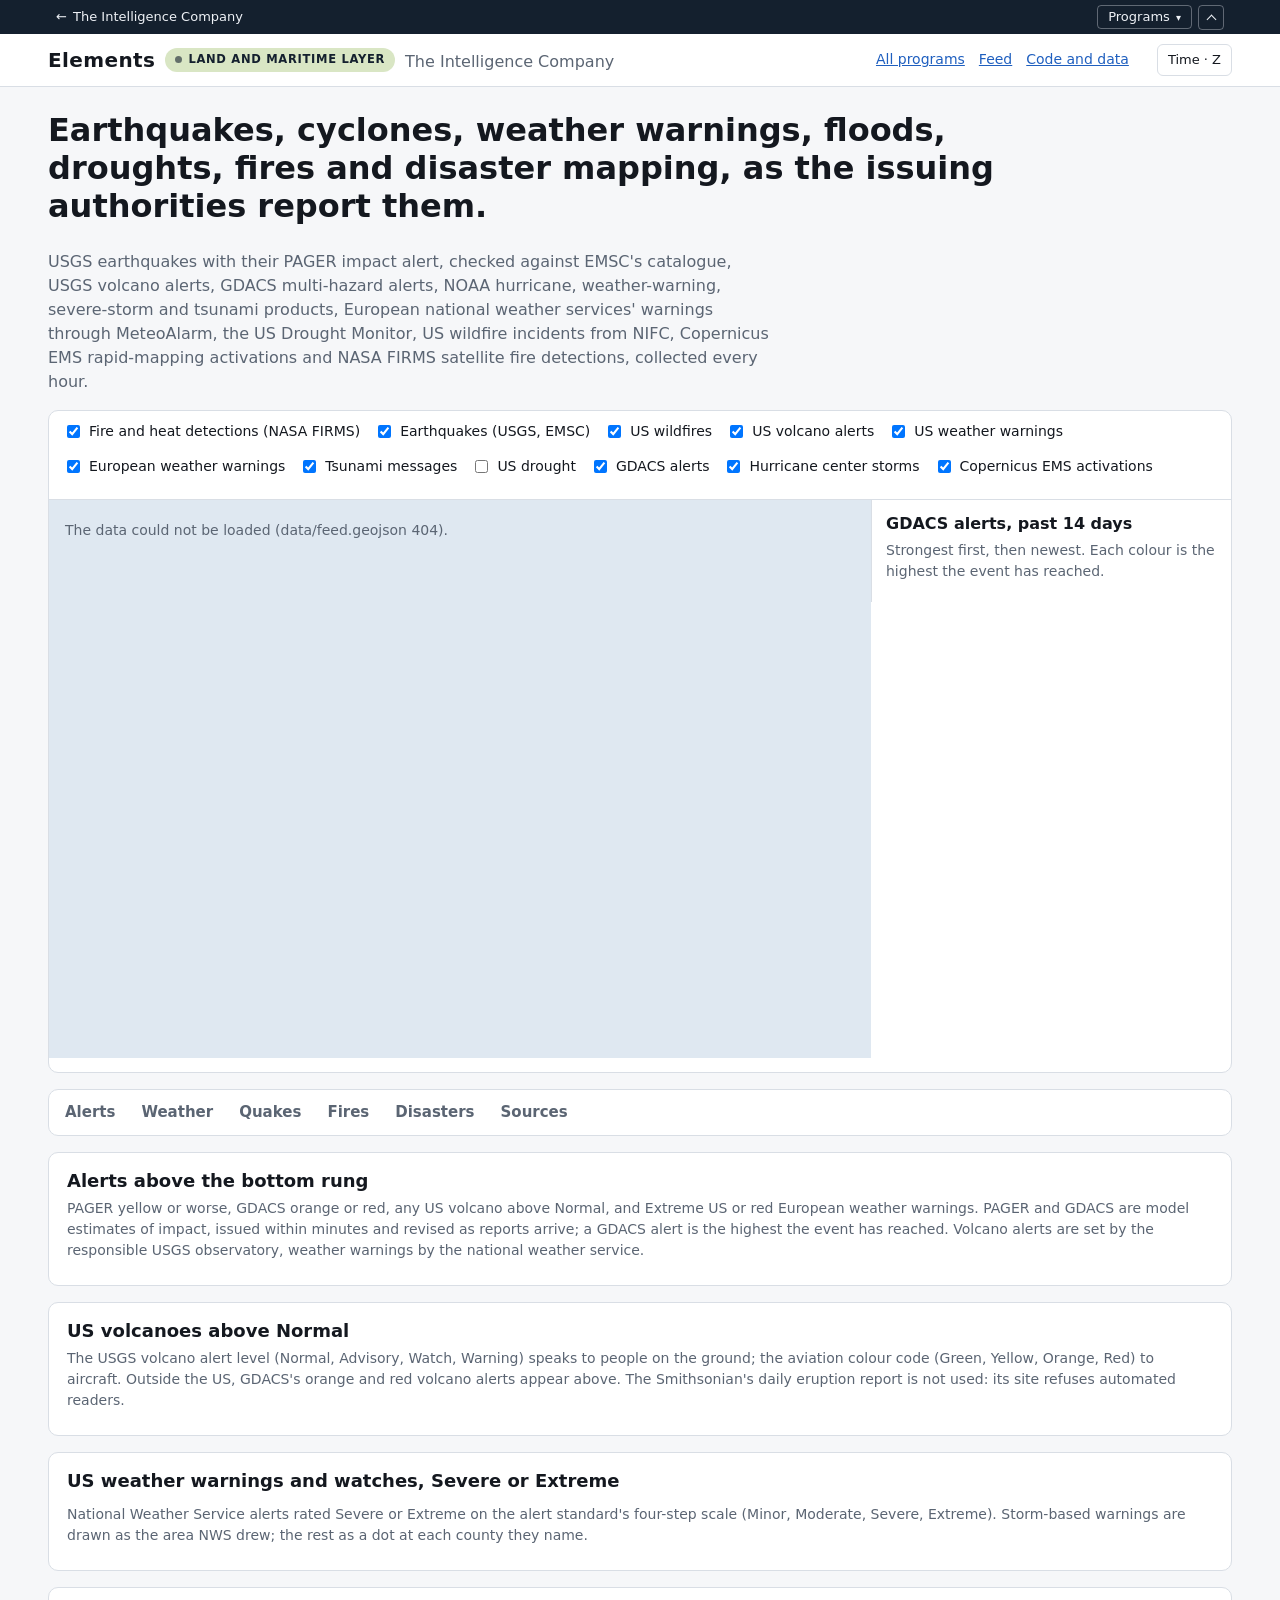
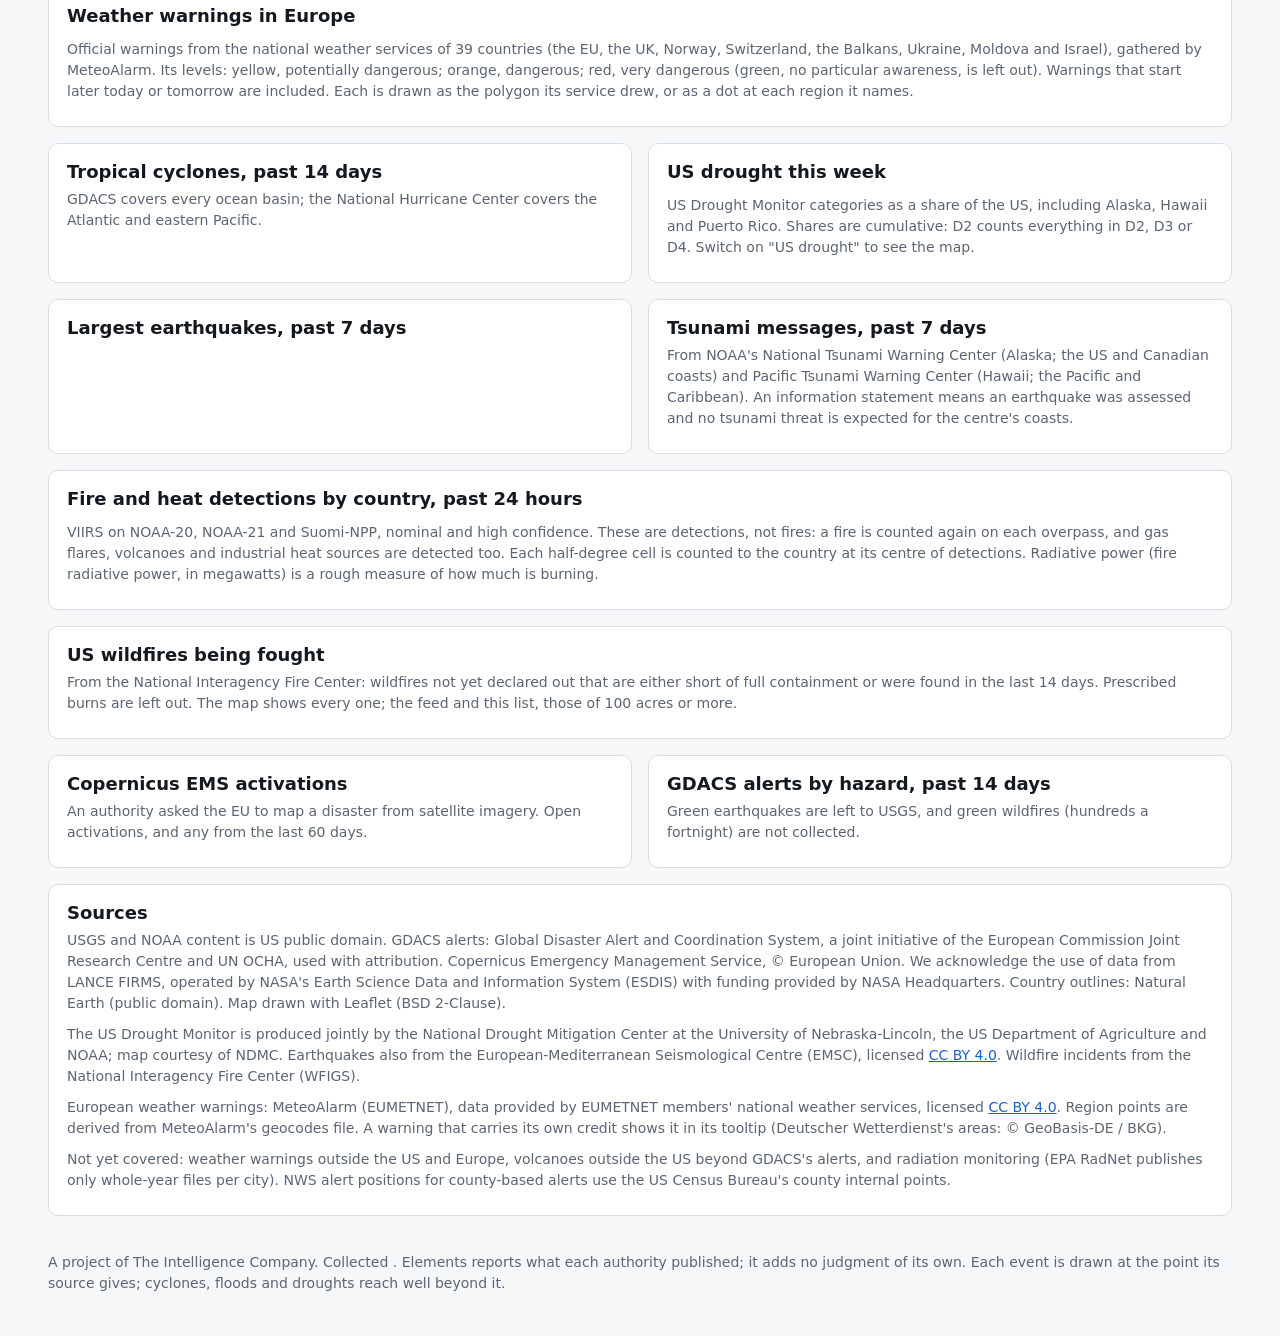
==== site_src/index.html @ 25e355b5 "feat(page): list every GDACS alert beside the map GDACS map markers are under the 24 px target size " ====
<!doctype html>
<html lang="en" data-tic-layer="land">
<head>
<meta charset="utf-8">
<meta name="viewport" content="width=device-width, initial-scale=1">
<title>Elements: natural hazards as the authorities report them</title>
<meta name="description" content="USGS earthquakes with PAGER impact alerts, GDACS multi-hazard alerts, NOAA hurricane center storms, European weather warnings from MeteoAlarm, Copernicus EMS disaster-mapping activations and NASA FIRMS fire detections on one map. A project of The Intelligence Company.">
<link rel="stylesheet" href="vendor/leaflet/leaflet.css">
<link rel="stylesheet" href="style.css">
<link rel="stylesheet" href="tic-time.css">
<link rel="stylesheet" href="tic-tabs.css">
<link rel="stylesheet" href="tic-related.css">
<link rel="stylesheet" href="tic-shell.css">
<link rel="stylesheet" href="tic-fold.css">
<script src="tic-time.js"></script>
<script src="tic-area.js"></script>
<script src="tic-tabs.js" defer></script>
<script src="tic-fold.js" defer></script>
<script src="tic-related.js"></script>
<link rel="stylesheet" href="tic-nav.css">
<script src="tic-nav.js" defer data-health="on"></script>
<script src="vendor/leaflet/leaflet.js"></script>
</head>
<body>
<header class="top">
  <div class="wrap top-row">
    <div class="brand"><strong>Elements</strong><a class="tic-layer" href="https://theintelligence.company/#layers">Land and maritime layer</a><span class="muted">The Intelligence Company</span></div>
    <nav class="top-nav">
      <a href="https://theintelligence.company/">All programs</a>
      <a href="data/feed.geojson">Feed</a>
      <a href="https://github.com/metacog-osint/elements">Code and data</a>
      <span id="area-settings"></span>
      <span id="time-settings"></span>
    </nav>
  </div>
</header>

<main class="wrap">
  <section class="hero">
    <h1>Earthquakes, cyclones, weather warnings, floods, droughts, fires and disaster mapping, as the issuing authorities report them.</h1>
    <p class="tic-reading" id="reading" aria-live="polite"></p>
    <div class="tiles tic-tiles" id="tiles" aria-live="polite"></div>
    <p class="lede">USGS earthquakes with their PAGER impact alert, checked against EMSC's catalogue, USGS volcano alerts,
      GDACS multi-hazard alerts, NOAA hurricane, weather-warning, severe-storm and tsunami products, European national
      weather services' warnings through MeteoAlarm, the US Drought Monitor, US wildfire incidents from NIFC, Copernicus
      EMS rapid-mapping activations and NASA FIRMS satellite fire detections, collected every hour.</p>
  </section>

  <section class="mapcard" aria-label="Map">
    <div class="map-tools">
      <fieldset class="layers" aria-label="Layers">
        <label><input type="checkbox" data-layer="firms" checked> Fire and heat detections (NASA FIRMS)</label>
        <label><input type="checkbox" data-layer="usgs" checked> Earthquakes (USGS, EMSC)</label>
        <label><input type="checkbox" data-layer="nifc" checked> US wildfires</label>
        <label><input type="checkbox" data-layer="volcano" checked> US volcano alerts</label>
        <label><input type="checkbox" data-layer="weather" checked> US weather warnings</label>
        <label><input type="checkbox" data-layer="euwx" checked> European weather warnings</label>
        <label><input type="checkbox" data-layer="tsunami" checked> Tsunami messages</label>
        <label><input type="checkbox" data-layer="drought"> US drought</label>
        <label><input type="checkbox" data-layer="gdacs" checked> GDACS alerts</label>
        <label><input type="checkbox" data-layer="nhc" checked> Hurricane center storms</label>
        <label><input type="checkbox" data-layer="cems" checked> Copernicus EMS activations</label>
      </fieldset>
      <div class="legend" id="legend"></div>
    </div>
    <div class="map-row">
      <div id="map" role="region" aria-label="Map of natural-hazard alerts"></div>
      <aside class="gd-side" aria-labelledby="gd-list-h">
        <h2 id="gd-list-h">GDACS alerts, past 14 days<span id="gd-count"></span></h2>
        <p class="muted small">Strongest first, then newest. Each colour is the highest the event has reached.</p>
        <div id="gd-list"></div>
      </aside>
    </div>
    <p id="area-note" class="muted small" aria-live="polite"></p>
  </section>

  <!-- Sections: one group at a time on phones, a section row everywhere (tic-tabs.js from the hub) -->
  <div data-tic-tabs>
    <div id="sec-alerts" data-tab-label="Alerts">
      <section class="card" aria-labelledby="alerts-h">
        <h2 id="alerts-h">Alerts above the bottom rung</h2>
        <p class="muted small">PAGER yellow or worse, GDACS orange or red, any US volcano above Normal, and Extreme US or red
          European weather warnings. PAGER and GDACS are model estimates of impact, issued within minutes and revised as
          reports arrive; a GDACS alert is the highest the event has reached. Volcano alerts are set by the responsible USGS
          observatory, weather warnings by the national weather service.</p>
        <div id="alerts"></div>
      </section>
      <!-- Elsewhere today: the other layers' findings in the countries with alerts above (tic-related.js from the hub) -->
      <section class="card" id="tic-related" hidden></section>
      <section class="card" aria-labelledby="volc-h">
        <h2 id="volc-h">US volcanoes above Normal</h2>
        <p class="muted small">The USGS volcano alert level (Normal, Advisory, Watch, Warning) speaks to people on the
          ground; the aviation colour code (Green, Yellow, Orange, Red) to aircraft. Outside the US, GDACS's orange and red
          volcano alerts appear above. The Smithsonian's daily eruption report is not used: its site refuses automated
          readers.</p>
        <div id="volcanoes"></div>
      </section>
    </div>
    <div id="sec-weather" data-tab-label="Weather">
      <section class="card" aria-labelledby="nws-h">
        <h2 id="nws-h">US weather warnings and watches, Severe or Extreme</h2>
        <p class="muted small" id="spc"></p>
        <p class="muted small">National Weather Service alerts rated Severe or Extreme on the alert standard's four-step
          scale (Minor, Moderate, Severe, Extreme). Storm-based warnings are drawn as the area NWS drew; the rest as a dot at
          each county they name.</p>
        <div id="nws"></div>
      </section>
      <section class="card" aria-labelledby="eu-h">
        <h2 id="eu-h">Weather warnings in Europe</h2>
        <p class="muted small" id="eu-sum"></p>
        <p class="muted small">Official warnings from the national weather services of 39 countries (the EU, the UK, Norway,
          Switzerland, the Balkans, Ukraine, Moldova and Israel), gathered by MeteoAlarm. Its levels: yellow, potentially
          dangerous; orange, dangerous; red, very dangerous (green, no particular awareness, is left out). Warnings that start
          later today or tomorrow are included. Each is drawn as the polygon its service drew, or as a dot at each region it
          names.</p>
        <div id="eu-warn"></div>
        <div id="eu-cc"></div>
      </section>
      <div class="two">
        <section class="card" aria-labelledby="tc-h">
          <h2 id="tc-h">Tropical cyclones, past 14 days</h2>
          <p class="muted small">GDACS covers every ocean basin; the National Hurricane Center covers the Atlantic and eastern
            Pacific.</p>
          <div id="cyclones"></div>
        </section>
        <section class="card" aria-labelledby="dm-h">
          <h2 id="dm-h">US drought this week</h2>
          <p class="muted small" id="drought-sum"></p>
          <p class="muted small">US Drought Monitor categories as a share of the US, including Alaska, Hawaii and Puerto
            Rico. Shares are cumulative: D2 counts everything in D2, D3 or D4. Switch on "US drought" to see the map.</p>
          <div id="drought"></div>
        </section>
      </div>
    </div>
    <div id="sec-quakes" data-tab-label="Quakes">
      <div class="two">
        <section class="card" aria-labelledby="quakes-h">
          <h2 id="quakes-h">Largest earthquakes, past 7 days</h2>
          <p class="muted small" id="emsc-note"></p>
          <div id="mags"></div>
          <div id="quakes"></div>
        </section>
        <section class="card" aria-labelledby="tsu-h">
          <h2 id="tsu-h">Tsunami messages, past 7 days</h2>
          <p class="muted small">From NOAA's National Tsunami Warning Center (Alaska; the US and Canadian coasts) and Pacific
            Tsunami Warning Center (Hawaii; the Pacific and Caribbean). An information statement means an earthquake was
            assessed and no tsunami threat is expected for the centre's coasts.</p>
          <div id="tsunami"></div>
        </section>
      </div>
    </div>
    <div id="sec-fires" data-tab-label="Fires">
      <section class="card" aria-labelledby="fires-h">
        <h2 id="fires-h">Fire and heat detections by country, past 24 hours</h2>
        <p class="muted small" id="fires-sum"></p>
        <p class="muted small">VIIRS on NOAA-20, NOAA-21 and Suomi-NPP, nominal and high confidence. These are detections,
          not fires: a fire is counted again on each overpass, and gas flares, volcanoes and industrial heat sources are
          detected too. Each half-degree cell is counted to the country at its centre of detections. Radiative power (fire
          radiative power, in megawatts) is a rough measure of how much is burning.</p>
        <div id="fires"></div>
      </section>
      <section class="card" aria-labelledby="wf-h">
        <h2 id="wf-h">US wildfires being fought</h2>
        <p class="muted small">From the National Interagency Fire Center: wildfires not yet declared out that are either short
          of full containment or were found in the last 14 days. Prescribed burns are left out. The map shows every one; the
          feed and this list, those of 100 acres or more.</p>
        <div id="wildfires"></div>
      </section>
    </div>
    <div id="sec-disasters" data-tab-label="Disasters">
      <div class="two">
        <section class="card" aria-labelledby="cems-h">
          <h2 id="cems-h">Copernicus EMS activations</h2>
          <p class="muted small">An authority asked the EU to map a disaster from satellite imagery. Open activations, and
            any from the last 60 days.</p>
          <div id="cems"></div>
        </section>
        <section class="card" aria-labelledby="gd-h">
          <h2 id="gd-h">GDACS alerts by hazard, past 14 days</h2>
          <p class="muted small">Green earthquakes are left to USGS, and green wildfires (hundreds a fortnight) are not
            collected.</p>
          <div id="gdacs"></div>
        </section>
      </div>
    </div>
    <div id="sec-sources" data-tab-label="Sources">
      <section class="card" aria-labelledby="health-h">
        <h2 id="health-h">Sources</h2>
        <div id="health"></div>
        <p class="small muted">USGS and NOAA content is US public domain. GDACS alerts: Global Disaster Alert and Coordination
          System, a joint initiative of the European Commission Joint Research Centre and UN OCHA, used with attribution.
          Copernicus Emergency Management Service, © European Union. We acknowledge the use of data from LANCE FIRMS,
          operated by NASA's Earth Science Data and Information System (ESDIS) with funding provided by NASA Headquarters.
          Country outlines: Natural Earth (public domain). Map drawn with Leaflet (BSD 2-Clause).</p>
        <p class="small muted">The US Drought Monitor is produced jointly by the National Drought Mitigation Center at the
          University of Nebraska-Lincoln, the US Department of Agriculture and NOAA; map courtesy of NDMC. Earthquakes also
          from the European-Mediterranean Seismological Centre (EMSC), licensed
          <a href="https://creativecommons.org/licenses/by/4.0/" rel="noopener">CC BY 4.0</a>. Wildfire incidents from the
          National Interagency Fire Center (WFIGS).</p>
        <p class="small muted">European weather warnings: MeteoAlarm (EUMETNET), data provided by EUMETNET members' national
          weather services, licensed <a href="https://creativecommons.org/licenses/by/4.0/" rel="noopener">CC BY 4.0</a>.
          Region points are derived from MeteoAlarm's geocodes file. A warning that carries its own credit shows it in its
          tooltip (Deutscher Wetterdienst's areas: © GeoBasis-DE / BKG).</p>
        <p class="small muted">Not yet covered: weather warnings outside the US and Europe, volcanoes outside the US beyond
          GDACS's alerts, and radiation monitoring (EPA RadNet publishes only whole-year files per city).
          NWS alert positions for county-based alerts use the US Census Bureau's county internal points.</p>
      </section>
    </div>
  </div>
</main>

<footer class="wrap foot small muted">
  <p>A project of The Intelligence Company. Collected <time id="asof" data-tic="datetime"></time>. Elements reports what
    each authority published; it adds no judgment of its own. Each event is drawn at the point its source gives;
    cyclones, floods and droughts reach well beyond it.</p>
</footer>
<script src="app.js"></script>
</body>
</html>
---- site_src/vendor/leaflet/leaflet.css ----
/* required styles */

.leaflet-pane,
.leaflet-tile,
.leaflet-marker-icon,
.leaflet-marker-shadow,
.leaflet-tile-container,
.leaflet-pane > svg,
.leaflet-pane > canvas,
.leaflet-zoom-box,
.leaflet-image-layer,
.leaflet-layer {
	position: absolute;
	left: 0;
	top: 0;
	}
.leaflet-container {
	overflow: hidden;
	}
.leaflet-tile,
.leaflet-marker-icon,
.leaflet-marker-shadow {
	-webkit-user-select: none;
	   -moz-user-select: none;
	        user-select: none;
	  -webkit-user-drag: none;
	}
/* Prevents IE11 from highlighting tiles in blue */
.leaflet-tile::selection {
	background: transparent;
}
/* Safari renders non-retina tile on retina better with this, but Chrome is worse */
.leaflet-safari .leaflet-tile {
	image-rendering: -webkit-optimize-contrast;
	}
/* hack that prevents hw layers "stretching" when loading new tiles */
.leaflet-safari .leaflet-tile-container {
	width: 1600px;
	height: 1600px;
	-webkit-transform-origin: 0 0;
	}
.leaflet-marker-icon,
.leaflet-marker-shadow {
	display: block;
	}
/* .leaflet-container svg: reset svg max-width decleration shipped in Joomla! (joomla.org) 3.x */
/* .leaflet-container img: map is broken in FF if you have max-width: 100% on tiles */
.leaflet-container .leaflet-overlay-pane svg {
	max-width: none !important;
	max-height: none !important;
	}
.leaflet-container .leaflet-marker-pane img,
.leaflet-container .leaflet-shadow-pane img,
.leaflet-container .leaflet-tile-pane img,
.leaflet-container img.leaflet-image-layer,
.leaflet-container .leaflet-tile {
	max-width: none !important;
	max-height: none !important;
	width: auto;
	padding: 0;
	}

.leaflet-container img.leaflet-tile {
	/* See: https://bugs.chromium.org/p/chromium/issues/detail?id=600120 */
	mix-blend-mode: plus-lighter;
}

.leaflet-container.leaflet-touch-zoom {
	-ms-touch-action: pan-x pan-y;
	touch-action: pan-x pan-y;
	}
.leaflet-container.leaflet-touch-drag {
	-ms-touch-action: pinch-zoom;
	/* Fallback for FF which doesn't support pinch-zoom */
	touch-action: none;
	touch-action: pinch-zoom;
}
.leaflet-container.leaflet-touch-drag.leaflet-touch-zoom {
	-ms-touch-action: none;
	touch-action: none;
}
.leaflet-container {
	-webkit-tap-highlight-color: transparent;
}
.leaflet-container a {
	-webkit-tap-highlight-color: rgba(51, 181, 229, 0.4);
}
.leaflet-tile {
	filter: inherit;
	visibility: hidden;
	}
.leaflet-tile-loaded {
	visibility: inherit;
	}
.leaflet-zoom-box {
	width: 0;
	height: 0;
	-moz-box-sizing: border-box;
	     box-sizing: border-box;
	z-index: 800;
	}
/* workaround for https://bugzilla.mozilla.org/show_bug.cgi?id=888319 */
.leaflet-overlay-pane svg {
	-moz-user-select: none;
	}

.leaflet-pane         { z-index: 400; }

.leaflet-tile-pane    { z-index: 200; }
.leaflet-overlay-pane { z-index: 400; }
.leaflet-shadow-pane  { z-index: 500; }
.leaflet-marker-pane  { z-index: 600; }
.leaflet-tooltip-pane   { z-index: 650; }
.leaflet-popup-pane   { z-index: 700; }

.leaflet-map-pane canvas { z-index: 100; }
.leaflet-map-pane svg    { z-index: 200; }

.leaflet-vml-shape {
	width: 1px;
	height: 1px;
	}
.lvml {
	behavior: url(#default#VML);
	display: inline-block;
	position: absolute;
	}


/* control positioning */

.leaflet-control {
	position: relative;
	z-index: 800;
	pointer-events: visiblePainted; /* IE 9-10 doesn't have auto */
	pointer-events: auto;
	}
.leaflet-top,
.leaflet-bottom {
	position: absolute;
	z-index: 1000;
	pointer-events: none;
	}
.leaflet-top {
	top: 0;
	}
.leaflet-right {
	right: 0;
	}
.leaflet-bottom {
	bottom: 0;
	}
.leaflet-left {
	left: 0;
	}
.leaflet-control {
	float: left;
	clear: both;
	}
.leaflet-right .leaflet-control {
	float: right;
	}
.leaflet-top .leaflet-control {
	margin-top: 10px;
	}
.leaflet-bottom .leaflet-control {
	margin-bottom: 10px;
	}
.leaflet-left .leaflet-control {
	margin-left: 10px;
	}
.leaflet-right .leaflet-control {
	margin-right: 10px;
	}


/* zoom and fade animations */

.leaflet-fade-anim .leaflet-popup {
	opacity: 0;
	-webkit-transition: opacity 0.2s linear;
	   -moz-transition: opacity 0.2s linear;
	        transition: opacity 0.2s linear;
	}
.leaflet-fade-anim .leaflet-map-pane .leaflet-popup {
	opacity: 1;
	}
.leaflet-zoom-animated {
	-webkit-transform-origin: 0 0;
	    -ms-transform-origin: 0 0;
	        transform-origin: 0 0;
	}
svg.leaflet-zoom-animated {
	will-change: transform;
}

.leaflet-zoom-anim .leaflet-zoom-animated {
	-webkit-transition: -webkit-transform 0.25s cubic-bezier(0,0,0.25,1);
	   -moz-transition:    -moz-transform 0.25s cubic-bezier(0,0,0.25,1);
	        transition:         transform 0.25s cubic-bezier(0,0,0.25,1);
	}
.leaflet-zoom-anim .leaflet-tile,
.leaflet-pan-anim .leaflet-tile {
	-webkit-transition: none;
	   -moz-transition: none;
	        transition: none;
	}

.leaflet-zoom-anim .leaflet-zoom-hide {
	visibility: hidden;
	}


/* cursors */

.leaflet-interactive {
	cursor: pointer;
	}
.leaflet-grab {
	cursor: -webkit-grab;
	cursor:    -moz-grab;
	cursor:         grab;
	}
.leaflet-crosshair,
.leaflet-crosshair .leaflet-interactive {
	cursor: crosshair;
	}
.leaflet-popup-pane,
.leaflet-control {
	cursor: auto;
	}
.leaflet-dragging .leaflet-grab,
.leaflet-dragging .leaflet-grab .leaflet-interactive,
.leaflet-dragging .leaflet-marker-draggable {
	cursor: move;
	cursor: -webkit-grabbing;
	cursor:    -moz-grabbing;
	cursor:         grabbing;
	}

/* marker & overlays interactivity */
.leaflet-marker-icon,
.leaflet-marker-shadow,
.leaflet-image-layer,
.leaflet-pane > svg path,
.leaflet-tile-container {
	pointer-events: none;
	}

.leaflet-marker-icon.leaflet-interactive,
.leaflet-image-layer.leaflet-interactive,
.leaflet-pane > svg path.leaflet-interactive,
svg.leaflet-image-layer.leaflet-interactive path {
	pointer-events: visiblePainted; /* IE 9-10 doesn't have auto */
	pointer-events: auto;
	}

/* visual tweaks */

.leaflet-container {
	background: #ddd;
	outline-offset: 1px;
	}
.leaflet-container a {
	color: #0078A8;
	}
.leaflet-zoom-box {
	border: 2px dotted #38f;
	background: rgba(255,255,255,0.5);
	}


/* general typography */
.leaflet-container {
	font-family: "Helvetica Neue", Arial, Helvetica, sans-serif;
	font-size: 12px;
	font-size: 0.75rem;
	line-height: 1.5;
	}


/* general toolbar styles */

.leaflet-bar {
	box-shadow: 0 1px 5px rgba(0,0,0,0.65);
	border-radius: 4px;
	}
.leaflet-bar a {
	background-color: #fff;
	border-bottom: 1px solid #ccc;
	width: 26px;
	height: 26px;
	line-height: 26px;
	display: block;
	text-align: center;
	text-decoration: none;
	color: black;
	}
.leaflet-bar a,
.leaflet-control-layers-toggle {
	background-position: 50% 50%;
	background-repeat: no-repeat;
	display: block;
	}
.leaflet-bar a:hover,
.leaflet-bar a:focus {
	background-color: #f4f4f4;
	}
.leaflet-bar a:first-child {
	border-top-left-radius: 4px;
	border-top-right-radius: 4px;
	}
.leaflet-bar a:last-child {
	border-bottom-left-radius: 4px;
	border-bottom-right-radius: 4px;
	border-bottom: none;
	}
.leaflet-bar a.leaflet-disabled {
	cursor: default;
	background-color: #f4f4f4;
	color: #bbb;
	}

.leaflet-touch .leaflet-bar a {
	width: 30px;
	height: 30px;
	line-height: 30px;
	}
.leaflet-touch .leaflet-bar a:first-child {
	border-top-left-radius: 2px;
	border-top-right-radius: 2px;
	}
.leaflet-touch .leaflet-bar a:last-child {
	border-bottom-left-radius: 2px;
	border-bottom-right-radius: 2px;
	}

/* zoom control */

.leaflet-control-zoom-in,
.leaflet-control-zoom-out {
	font: bold 18px 'Lucida Console', Monaco, monospace;
	text-indent: 1px;
	}

.leaflet-touch .leaflet-control-zoom-in, .leaflet-touch .leaflet-control-zoom-out  {
	font-size: 22px;
	}


/* layers control */

.leaflet-control-layers {
	box-shadow: 0 1px 5px rgba(0,0,0,0.4);
	background: #fff;
	border-radius: 5px;
	}
.leaflet-control-layers-toggle {
	background-image: url(images/layers.png);
	width: 36px;
	height: 36px;
	}
.leaflet-retina .leaflet-control-layers-toggle {
	background-image: url(images/layers-2x.png);
	background-size: 26px 26px;
	}
.leaflet-touch .leaflet-control-layers-toggle {
	width: 44px;
	height: 44px;
	}
.leaflet-control-layers .leaflet-control-layers-list,
.leaflet-control-layers-expanded .leaflet-control-layers-toggle {
	display: none;
	}
.leaflet-control-layers-expanded .leaflet-control-layers-list {
	display: block;
	position: relative;
	}
.leaflet-control-layers-expanded {
	padding: 6px 10px 6px 6px;
	color: #333;
	background: #fff;
	}
.leaflet-control-layers-scrollbar {
	overflow-y: scroll;
	overflow-x: hidden;
	padding-right: 5px;
	}
.leaflet-control-layers-selector {
	margin-top: 2px;
	position: relative;
	top: 1px;
	}
.leaflet-control-layers label {
	display: block;
	font-size: 13px;
	font-size: 1.08333em;
	}
.leaflet-control-layers-separator {
	height: 0;
	border-top: 1px solid #ddd;
	margin: 5px -10px 5px -6px;
	}

/* Default icon URLs */
.leaflet-default-icon-path { /* used only in path-guessing heuristic, see L.Icon.Default */
	background-image: url(images/marker-icon.png);
	}


/* attribution and scale controls */

.leaflet-container .leaflet-control-attribution {
	background: #fff;
	background: rgba(255, 255, 255, 0.8);
	margin: 0;
	}
.leaflet-control-attribution,
.leaflet-control-scale-line {
	padding: 0 5px;
	color: #333;
	line-height: 1.4;
	}
.leaflet-control-attribution a {
	text-decoration: none;
	}
.leaflet-control-attribution a:hover,
.leaflet-control-attribution a:focus {
	text-decoration: underline;
	}
.leaflet-attribution-flag {
	display: inline !important;
	vertical-align: baseline !important;
	width: 1em;
	height: 0.6669em;
	}
.leaflet-left .leaflet-control-scale {
	margin-left: 5px;
	}
.leaflet-bottom .leaflet-control-scale {
	margin-bottom: 5px;
	}
.leaflet-control-scale-line {
	border: 2px solid #777;
	border-top: none;
	line-height: 1.1;
	padding: 2px 5px 1px;
	white-space: nowrap;
	-moz-box-sizing: border-box;
	     box-sizing: border-box;
	background: rgba(255, 255, 255, 0.8);
	text-shadow: 1px 1px #fff;
	}
.leaflet-control-scale-line:not(:first-child) {
	border-top: 2px solid #777;
	border-bottom: none;
	margin-top: -2px;
	}
.leaflet-control-scale-line:not(:first-child):not(:last-child) {
	border-bottom: 2px solid #777;
	}

.leaflet-touch .leaflet-control-attribution,
.leaflet-touch .leaflet-control-layers,
.leaflet-touch .leaflet-bar {
	box-shadow: none;
	}
.leaflet-touch .leaflet-control-layers,
.leaflet-touch .leaflet-bar {
	border: 2px solid rgba(0,0,0,0.2);
	background-clip: padding-box;
	}


/* popup */

.leaflet-popup {
	position: absolute;
	text-align: center;
	margin-bottom: 20px;
	}
.leaflet-popup-content-wrapper {
	padding: 1px;
	text-align: left;
	border-radius: 12px;
	}
.leaflet-popup-content {
	margin: 13px 24px 13px 20px;
	line-height: 1.3;
	font-size: 13px;
	font-size: 1.08333em;
	min-height: 1px;
	}
.leaflet-popup-content p {
	margin: 17px 0;
	margin: 1.3em 0;
	}
.leaflet-popup-tip-container {
	width: 40px;
	height: 20px;
	position: absolute;
	left: 50%;
	margin-top: -1px;
	margin-left: -20px;
	overflow: hidden;
	pointer-events: none;
	}
.leaflet-popup-tip {
	width: 17px;
	height: 17px;
	padding: 1px;

	margin: -10px auto 0;
	pointer-events: auto;

	-webkit-transform: rotate(45deg);
	   -moz-transform: rotate(45deg);
	    -ms-transform: rotate(45deg);
	        transform: rotate(45deg);
	}
.leaflet-popup-content-wrapper,
.leaflet-popup-tip {
	background: white;
	color: #333;
	box-shadow: 0 3px 14px rgba(0,0,0,0.4);
	}
.leaflet-container a.leaflet-popup-close-button {
	position: absolute;
	top: 0;
	right: 0;
	border: none;
	text-align: center;
	width: 24px;
	height: 24px;
	font: 16px/24px Tahoma, Verdana, sans-serif;
	color: #757575;
	text-decoration: none;
	background: transparent;
	}
.leaflet-container a.leaflet-popup-close-button:hover,
.leaflet-container a.leaflet-popup-close-button:focus {
	color: #585858;
	}
.leaflet-popup-scrolled {
	overflow: auto;
	}

.leaflet-oldie .leaflet-popup-content-wrapper {
	-ms-zoom: 1;
	}
.leaflet-oldie .leaflet-popup-tip {
	width: 24px;
	margin: 0 auto;

	-ms-filter: "progid:DXImageTransform.Microsoft.Matrix(M11=0.70710678, M12=0.70710678, M21=-0.70710678, M22=0.70710678)";
	filter: progid:DXImageTransform.Microsoft.Matrix(M11=0.70710678, M12=0.70710678, M21=-0.70710678, M22=0.70710678);
	}

.leaflet-oldie .leaflet-control-zoom,
.leaflet-oldie .leaflet-control-layers,
.leaflet-oldie .leaflet-popup-content-wrapper,
.leaflet-oldie .leaflet-popup-tip {
	border: 1px solid #999;
	}


/* div icon */

.leaflet-div-icon {
	background: #fff;
	border: 1px solid #666;
	}


/* Tooltip */
/* Base styles for the element that has a tooltip */
.leaflet-tooltip {
	position: absolute;
	padding: 6px;
	background-color: #fff;
	border: 1px solid #fff;
	border-radius: 3px;
	color: #222;
	white-space: nowrap;
	-webkit-user-select: none;
	-moz-user-select: none;
	-ms-user-select: none;
	user-select: none;
	pointer-events: none;
	box-shadow: 0 1px 3px rgba(0,0,0,0.4);
	}
.leaflet-tooltip.leaflet-interactive {
	cursor: pointer;
	pointer-events: auto;
	}
.leaflet-tooltip-top:before,
.leaflet-tooltip-bottom:before,
.leaflet-tooltip-left:before,
.leaflet-tooltip-right:before {
	position: absolute;
	pointer-events: none;
	border: 6px solid transparent;
	background: transparent;
	content: "";
	}

/* Directions */

.leaflet-tooltip-bottom {
	margin-top: 6px;
}
.leaflet-tooltip-top {
	margin-top: -6px;
}
.leaflet-tooltip-bottom:before,
.leaflet-tooltip-top:before {
	left: 50%;
	margin-left: -6px;
	}
.leaflet-tooltip-top:before {
	bottom: 0;
	margin-bottom: -12px;
	border-top-color: #fff;
	}
.leaflet-tooltip-bottom:before {
	top: 0;
	margin-top: -12px;
	margin-left: -6px;
	border-bottom-color: #fff;
	}
.leaflet-tooltip-left {
	margin-left: -6px;
}
.leaflet-tooltip-right {
	margin-left: 6px;
}
.leaflet-tooltip-left:before,
.leaflet-tooltip-right:before {
	top: 50%;
	margin-top: -6px;
	}
.leaflet-tooltip-left:before {
	right: 0;
	margin-right: -12px;
	border-left-color: #fff;
	}
.leaflet-tooltip-right:before {
	left: 0;
	margin-left: -12px;
	border-right-color: #fff;
	}

/* Printing */

@media print {
	/* Prevent printers from removing background-images of controls. */
	.leaflet-control {
		-webkit-print-color-adjust: exact;
		print-color-adjust: exact;
		}
	}
---- site_src/style.css ----
/* Alert colours follow the issuers' own green-yellow-orange-red scales (USGS PAGER, GDACS); every use also carries the
 * word, in tooltips, badges and tables. Fire detections use their own magenta ramp (--f1 to --f4) so they never read as
 * an alert. Checked with the dataviz validator against the land colour in both modes. */
:root {
  --bg: #f6f7f9; --panel: #ffffff; --ink: #14181f; --muted: #5b6573; --line: #d9dee5; --soft: #eef1f5;
  --sea: #dfe8f1; --land: #f4f2ee; --border: #b7bec8; --link: #1f5fbf;
  --a-green: #287f3a; --a-yellow: #f0c419; --a-orange: #f76707; --a-red: #9b1c1c; --unrated: #7b8794;
  --on-green: #ffffff; --on-orange: #14181f; --on-red: #ffffff;
  --f1: #f06fa0; --f2: #d6338a; --f3: #a3136f; --f4: #5f0a4a;
  --wildfire: #9a3412;
  --cems: #0b7285; --nhc: #14181f; --mark-edge: rgba(20, 24, 31, .55); --bar: #3b5b85;
  --radius: 10px; --gap: 16px;
  font-family: system-ui, -apple-system, "Segoe UI", Roboto, sans-serif; color-scheme: light;
}
@media (prefers-color-scheme: dark) {
  :root { --bg: #0f1318; --panel: #171c23; --ink: #e8ecf1; --muted: #9aa4b2; --line: #2b333d; --soft: #1e252e;
    --sea: #0d1b2a; --land: #232a33; --border: #4a5562; --link: #6aa3ff;
    --a-green: #40c057; --a-yellow: #fcc419; --a-orange: #fd7e14; --a-red: #e8364f; --unrated: #8b97a6;
    --on-green: #0f1318; --on-orange: #0f1318; --on-red: #0f1318;
    --f1: #a33a78; --f2: #cf4596; --f3: #f06cb4; --f4: #ffb3dd;
    --wildfire: #fdba74;
    --cems: #3bc9db; --nhc: #f3f4f6; --mark-edge: rgba(0, 0, 0, .6); --bar: #7fa6d9; color-scheme: dark; }
}
* { box-sizing: border-box; }
body { margin: 0; background: var(--bg); color: var(--ink); font-size: 16px; line-height: 1.5; }
a { color: var(--link); }
.wrap { max-width: 76rem; margin: 0 auto; padding: 0 16px; }
.muted { color: var(--muted); }
.small { font-size: 14px; }
.top { background: var(--panel); border-bottom: 1px solid var(--line); }
.top-row { display: flex; justify-content: space-between; align-items: center; gap: 12px; padding: 10px 16px; flex-wrap: wrap; }
.brand { display: flex; gap: 10px; align-items: baseline; }
.brand strong { font-size: 20px; letter-spacing: .02em; }
.top-nav { display: flex; gap: 14px; align-items: center; font-size: 14px; flex-wrap: wrap; }
.hero h1 { font-size: clamp(22px, 3.6vw, 32px); line-height: 1.2; margin: 24px 0 8px; max-width: 46ch; }
.lede { color: var(--muted); max-width: 72ch; margin: 0 0 16px; }
/* Header row (tic-shell.css from the hub): tiles in the page's own card colours. */
.brand { flex-wrap: wrap; row-gap: 4px; }
.brand .tic-layer { margin-right: 0; align-self: center; }
.tile { background: var(--panel); border: 1px solid var(--line); border-radius: var(--radius); padding: 12px 14px; }
.tile .k { color: var(--muted); }
.mapcard { background: var(--panel); border: 1px solid var(--line); border-radius: var(--radius); overflow: hidden; margin-bottom: var(--gap); }
.map-tools { display: flex; justify-content: space-between; gap: 12px; flex-wrap: wrap; padding: 10px 14px; border-bottom: 1px solid var(--line); }
.layers { border: 0; padding: 0; margin: 0; display: flex; gap: 14px; flex-wrap: wrap; font-size: 14px; }
.layers label { display: inline-flex; gap: 6px; align-items: center; cursor: pointer; }
.legend { display: flex; gap: 12px; flex-wrap: wrap; align-items: center; font-size: 13px; color: var(--muted); }
.legend .lg-h { color: var(--ink); }
.legend .dt { display: inline-block; width: 10px; height: 10px; border-radius: 50%; margin-right: 4px; box-shadow: 0 0 0 1px var(--mark-edge); vertical-align: -1px; }
.legend .sq { display: inline-block; width: 11px; height: 11px; margin-right: 4px; vertical-align: -1px; }
.legend .wx { display: inline-block; width: 12px; height: 10px; border: 1.6px solid var(--a-orange); margin-right: 4px;
  vertical-align: -1px; background: color-mix(in srgb, var(--a-orange) 15%, transparent); }
.legend .eu { display: inline-block; width: 8px; height: 8px; border-radius: 50%; margin-right: 4px; vertical-align: 0;
  background: var(--a-yellow); box-shadow: 0 0 0 1px var(--mark-edge); }
#eu-cc table { margin-top: 12px; }
.legend .dash-ring { display: inline-block; width: 12px; height: 12px; border-radius: 50%; border: 1.5px dashed var(--unrated);
  margin-right: 4px; vertical-align: -2px; }
.legend .ring { display: inline-block; width: 12px; height: 12px; border-radius: 50%; border: 2px solid var(--cems); margin-right: 4px; vertical-align: -2px; }
.legend .lg-icon { display: inline-block; width: 26px; margin-right: 4px; }
#map { height: min(62vh, 560px); min-height: 340px; background: var(--sea); }
/* GDACS alert list beside the map (below it on narrow screens): the route to markers too small to tap */
.map-row { display: grid; grid-template-columns: minmax(0, 1fr); }
.gd-side { padding: 12px 14px; border-top: 1px solid var(--line); min-width: 0; }
.gd-side h2 { margin: 0 0 4px; font-size: 16px; }
.gd-side p { margin: 0 0 8px; }
.gd-show { display: block; box-sizing: border-box; min-height: 28px; min-width: 24px; padding: 3px 8px; font: inherit; font-size: 13px;
  color: var(--ink); background: transparent; border: 1px solid var(--line); border-radius: 4px; cursor: pointer; }
.gd-show:hover { background: var(--line); }
@media (min-width: 1000px) {
  .map-row { grid-template-columns: minmax(0, 1fr) 360px; align-items: start; }
  .gd-side { border-top: 0; border-left: 1px solid var(--line); }
  /* The folded window ends level with the map; "Show all" still opens the full list. */
  .gd-side .tic-fold-win { max-height: max(180px, calc(min(62vh, 560px) - 210px)); }
  .gd-side td a { display: -webkit-box; -webkit-box-orient: vertical; -webkit-line-clamp: 2; line-clamp: 2; overflow: hidden; }
  /* The shared "about ten in view" note doesn't hold in this shorter window; "Show all N" still gives the total. */
  .gd-side .tic-fold-note { display: none; }
}
.leaflet-container { background: var(--sea); font: inherit; }
.leaflet-tooltip { font-size: 13px; width: max-content; max-width: min(320px, 80vw); white-space: normal; }
.tip { white-space: pre-line; }
.gd-icon { border-radius: 4px; font-size: 11px; font-weight: 700; line-height: 18px; text-align: center;
  background: var(--unrated); color: var(--panel); box-shadow: 0 0 0 1.5px var(--panel); }
.gd-icon.a-green { background: var(--a-green); color: var(--on-green); font-size: 9px; line-height: 14px; } /* solid, so its letters keep 4.5:1 (18 Nov 2026) */
.gd-icon.a-orange { background: var(--a-orange); color: var(--on-orange); }
.gd-icon.a-red { background: var(--a-red); color: var(--on-red); }
.vo-icon { clip-path: polygon(50% 0, 100% 100%, 0 100%); background: var(--unrated);
  filter: drop-shadow(0 0 1px var(--panel)) drop-shadow(0 0 1px var(--panel)); }
.vo-icon.a-yellow { background: var(--a-yellow); } .vo-icon.a-orange { background: var(--a-orange); }
.vo-icon.a-red { background: var(--a-red); }
.legend .lg-vo { display: inline-block; width: 13px; height: 11px; margin-right: 4px; vertical-align: -1px; }
.ts-icon { border-radius: 9px; font-size: 10px; font-weight: 700; line-height: 18px; text-align: center; letter-spacing: .03em;
  background: var(--ink); color: var(--panel); box-shadow: 0 0 0 1.5px var(--panel); }
.ts-icon.a-orange { background: var(--a-orange); color: var(--on-orange); } .ts-icon.a-red { background: var(--a-red); color: var(--on-red); }
.legend .lg-ts { display: inline-block; width: 30px; margin-right: 4px; }
.dmsw { display: inline-block; width: 11px; height: 11px; margin-right: 6px; vertical-align: -1px; border: 1px solid var(--mark-edge); }
.nhc-icon { border-radius: 50%; background: var(--nhc); color: var(--panel); font-size: 10px; font-weight: 700;
  line-height: 26px; text-align: center; box-shadow: 0 0 0 2px var(--panel); }
.card { background: var(--panel); border: 1px solid var(--line); border-radius: var(--radius); padding: 14px 18px; margin-bottom: var(--gap); }
.card h2 { margin: 0 0 4px; font-size: 18px; }
.card p { margin: 0 0 10px; }
.two { display: grid; grid-template-columns: minmax(0, 1fr) minmax(0, 1fr); gap: var(--gap); }
@media (max-width: 820px) { .two { grid-template-columns: minmax(0, 1fr); } }
.card { overflow-x: auto; }
table { width: 100%; border-collapse: collapse; font-size: 14px; }
th, td { text-align: left; padding: 5px 6px; border-top: 1px solid var(--soft); vertical-align: top; }
th { color: var(--muted); font-weight: 600; border-top: 0; }
td.num, th.num { font-variant-numeric: tabular-nums; white-space: nowrap; }
@media (max-width: 600px) { td.num, th.num { white-space: normal; } .card { padding: 12px; } }
.sub { display: block; color: var(--muted); font-size: 13px; }
.badge { white-space: nowrap; }
.badge::before { content: ""; display: inline-block; width: 10px; height: 10px; border-radius: 50%; margin-right: 5px;
  vertical-align: -1px; background: var(--unrated); box-shadow: 0 0 0 1px var(--mark-edge); }
.badge.a-green::before { background: var(--a-green); } .badge.a-yellow::before { background: var(--a-yellow); }
.badge.a-orange::before { background: var(--a-orange); } .badge.a-red::before { background: var(--a-red); }
.bars { display: grid; grid-template-columns: minmax(0, 9rem) 1fr 3rem; gap: 6px 10px; align-items: center; font-size: 14px; margin: 4px 0 12px; }
.bar { height: 10px; border-radius: 3px; background: var(--bar); }
.empty { color: var(--muted); font-size: 14px; margin: 4px 0; }
.foot { padding-top: 6px; padding-bottom: 28px; }
.ok { color: inherit; } .bad { color: var(--a-red); font-weight: 600; }

/* My area (tic-area.js): rows for places outside the viewer's area */
tr.outside { opacity: .45; }
/* Long tables: the first rows and "Show all N" at every width (tic-fold.js and tic-fold.css from the hub). */
---- site_src/tic-time.css ----
/*! tic-time.css v1.2 · pairs with tic-time.js · uses a site's own colour variables when it has them
    SPDX-License-Identifier: MIT. Copyright (c) 2026 The Intelligence Company. MIT in every repository it is
    copied into, whatever that repository's own licence. */
.tic-time-btn { font: inherit; font-size: 13px; cursor: pointer; padding: 5px 10px; border-radius: 6px;
  border: 1px solid var(--line, rgba(127,127,127,.4)); background: transparent; color: inherit; white-space: nowrap; }
.tic-time-dialog { max-width: min(420px, calc(100vw - 32px)); width: 100%; border: 1px solid var(--line, #ccd);
  border-radius: 10px; padding: 18px 20px; background: var(--panel, #fff); color: var(--ink, #111); font: inherit; }
.tic-time-dialog::backdrop { background: rgba(0,0,0,.45); }
.tic-time-dialog h2 { margin: 0 0 12px; font-size: 18px; }
.tic-time-row { margin: 0 0 12px; }
.tic-time-row label { display: inline-flex; align-items: center; gap: 6px; margin-right: 12px; }
.tic-time-dialog select, .tic-time-dialog input[type=text] { font: inherit; max-width: 100%; padding: 5px 8px;
  border: 1px solid var(--line, #ccd); border-radius: 6px; background: var(--bg, #fff); color: inherit; }
.tic-time-dialog fieldset { border: 1px solid var(--line, #ccd); border-radius: 8px; padding: 8px 12px; }
.tic-time-dialog legend { font-size: 13px; color: var(--muted, #666); padding: 0 4px; }
.tic-time-preview { font-weight: 600; margin: 4px 0 8px; }
.tic-time-msg { color: var(--alarm, #b3261e); min-height: 1em; margin: 0 0 8px; font-size: 13px; }
.tic-time-actions { display: flex; gap: 8px; justify-content: flex-end; margin: 0; }
.tic-time-actions button { font: inherit; padding: 6px 12px; border-radius: 6px; cursor: pointer;
  border: 1px solid var(--line, #ccd); background: var(--panel, #fff); color: inherit; }
.tic-time-actions .tic-time-done { background: var(--accent, #1f4fa3); border-color: var(--accent, #1f4fa3); color: #fff; }
.tic-time-note { font-size: 12px; color: var(--muted, #666); margin: 10px 0 0; }
[hidden].tic-time-other { display: none; }
---- site_src/tic-tabs.css ----
/*! tic-tabs.css v1.0 · pairs with tic-tabs.js (canonical copy in the hub's site/shared/).
    SPDX-License-Identifier: MIT. Copyright (c) 2026 The Intelligence Company. MIT in every repository it is
    copied into, whatever that repository's own licence.
    The row takes the page's own colours: --panel (else --bg), --line, --muted and --link if the page has them, so each
    product keeps its own colours. It sticks under the house bar (--tic-house-h). Nothing moves. */
.tic-tabs-nav { --tt-bg: var(--panel, var(--bg, #fff)); --tt-line: var(--line, rgba(127, 127, 127, .35));
  --tt-muted: var(--muted, inherit); --tt-on: var(--link, currentColor);
  position: sticky; top: var(--tic-house-h, 0px); z-index: 900; background: var(--tt-bg);
  border: 1px solid var(--tt-line); border-radius: var(--radius, 8px); margin: 0 0 var(--gap, 16px); }
.tic-tabs-nav ul { list-style: none; margin: 0; padding: 0 4px; display: flex; gap: 2px; overflow-x: auto;
  scrollbar-width: thin; }
.tic-tabs-nav li { flex: 0 0 auto; margin: 0; }
.tic-tabs-nav a { display: block; padding: 11px 12px 9px; min-height: 44px; font-size: 15px; font-weight: 600;
  line-height: 22px; color: var(--tt-muted); text-decoration: none; border-bottom: 3px solid transparent;
  white-space: nowrap; }
.tic-tabs-nav a:hover { color: inherit; text-decoration: underline; }
.tic-tabs-nav a[aria-current="true"] { color: var(--tt-on); border-bottom-color: var(--tt-on); }
.tic-tabs-nav a:focus-visible { outline: 2px solid var(--tt-on); outline-offset: -4px; }
/* Anchors land below the house bar and the row. */
.tic-tabs-on > [data-tab-label], .tic-tabs-on [id] { scroll-margin-top: calc(var(--tic-house-h, 0px) + 60px); }
@media print {
  .tic-tabs-nav { display: none; }
  .tic-tabs-on > [data-tab-label][hidden] { display: block; }
}
---- site_src/tic-related.css ----
/*! tic-related.css v1.0 · pairs with tic-related.js (canonical copy in the hub's site/shared/).
    SPDX-License-Identifier: MIT. Copyright (c) 2026 The Intelligence Company. MIT in every repository it is
    copied into, whatever that repository's own licence.
    The card takes the page's own colours and type: text and links inherit, rules use the page's --line if it has
    one. The only colour of its own is the layer dot, the hub drawing's plate colour, and it is decorative (the
    layer is named in text beside it). Nothing moves, so reduced motion needs nothing. */
.tic-rel { --tr-line: var(--line, rgba(127, 127, 127, .35)); --tr-muted: var(--muted, inherit);
  --tr-systems: #7C6BD6; --tr-human: #D9824A; --tr-cyber: #6E5FD8; --tr-ems: #D99A1E; --tr-space: #4F7BE0;
  --tr-air: #5E92BF; --tr-land: #3E9B6A; }
@media (prefers-color-scheme: dark) {
  .tic-rel { --tr-systems: #A99BFF; --tr-human: #F0A36B; --tr-cyber: #9D90FF; --tr-ems: #F2C14E; --tr-space: #7FA2FF;
    --tr-air: #8FC1E8; --tr-land: #6FCB98; }
}
.tic-rel[hidden] { display: none; }
.tic-rel-h { margin: 0 0 4px; font-size: 18px; line-height: 1.3; }
.tic-rel-sub, .tic-rel-empty, .tic-rel-foot { margin: 0 0 8px; font-size: 14px; color: var(--tr-muted); }
.tic-rel-foot { margin: 8px 0 0; }
.tic-rel-list { list-style: none; margin: 0; padding: 0; display: grid; gap: 0 24px;
  grid-template-columns: repeat(auto-fit, minmax(min(100%, 15rem), 1fr)); }
.tic-rel-item { --tr-dot: var(--tr-muted); padding: 10px 0; border-top: 1px solid var(--tr-line); min-width: 0; }
.tic-rel-l-systems { --tr-dot: var(--tr-systems); } .tic-rel-l-human { --tr-dot: var(--tr-human); }
.tic-rel-l-cyber { --tr-dot: var(--tr-cyber); } .tic-rel-l-ems { --tr-dot: var(--tr-ems); }
.tic-rel-l-space { --tr-dot: var(--tr-space); } .tic-rel-l-air { --tr-dot: var(--tr-air); }
.tic-rel-l-land { --tr-dot: var(--tr-land); }
.tic-rel-item p { margin: 0; overflow-wrap: anywhere; }
.tic-rel-who { font-size: 14px; }
.tic-rel-dot { display: inline-block; width: 10px; height: 10px; border-radius: 50%; background: var(--tr-dot);
  margin-right: 6px; vertical-align: baseline; }
.tic-rel-layer { color: var(--tr-muted); }
.tic-rel-t { margin: 2px 0; }
.tic-rel-meta { font-size: 14px; color: var(--tr-muted); }
.tic-rel-tag { font-weight: 600; }
.tic-rel-open { display: inline-block; margin-top: 4px; font-size: 14px; padding: 2px 0; }
.tic-rel-sr { position: absolute; width: 1px; height: 1px; padding: 0; margin: -1px; overflow: hidden;
  clip: rect(0 0 0 0); white-space: nowrap; border: 0; }
@media print { .tic-rel-open, .tic-rel-cop { text-decoration: none; } }
---- site_src/tic-shell.css ----
/*! tic-shell.css v1.0 · the light-page header row (canonical copy in the hub's site/shared/).
    SPDX-License-Identifier: MIT. Copyright (c) 2026 The Intelligence Company. MIT in every repository it is
    copied into, whatever that repository's own licence.
    Three parts, CSS only:
    - A layer chip beside the program's name, filled with its home layer's colour in the hub's drawing (the .c-*
      colours in site/oe/oe.css; a test holds them equal). Dark ink on the pill, so it reads in light and dark.
      Markup: <html data-tic-layer="human"> and, in the name row,
      <a class="tic-layer" href="https://theintelligence.company/#layers">Human layer</a>.
      Layers: systems, human, cyber, ems, space, air, land.
    - One "today's reading" sentence under the headline: <p class="tic-reading"><span class="tic-reading-k">Today's
      reading</span>...</p>. The site writes it from its own data; empty, it takes no space.
    - Stat tiles with the figure first: class "tic-tiles" on the grid; each .tile holds .k (label) then .v (figure).
      The label stays first in the markup, so a screen reader hears what the number is before the number.
    Tiles and the reading take the page's own colours (--panel, else --bg; --line; --muted), so each product keeps
    its own colours. Nothing moves. */
[data-tic-layer="systems"] { --tic-layer-c: #C9B8FF; }
[data-tic-layer="human"] { --tic-layer-c: #F7C9A8; }
[data-tic-layer="cyber"] { --tic-layer-c: #CDBBFF; }
[data-tic-layer="ems"] { --tic-layer-c: #F6C760; }
[data-tic-layer="space"] { --tic-layer-c: #AEB8FF; }
[data-tic-layer="air"] { --tic-layer-c: #BFE0FA; }
[data-tic-layer="land"] { --tic-layer-c: #D9E6C4; }

.tic-layer { display: inline-flex; align-items: center; gap: 6px; vertical-align: middle; min-height: 24px;
  padding: 0 10px; margin-right: 10px; border-radius: 12px; background: var(--tic-layer-c, #D9E6C4); color: #14202E;
  font-size: 0.72rem; font-weight: 600; letter-spacing: 0.06em; text-transform: uppercase; line-height: 1;
  text-decoration: none; white-space: nowrap; }
.tic-layer::before { content: ""; width: 7px; height: 7px; border-radius: 50%; background: #14202E; opacity: 0.6; }
.tic-layer:hover { text-decoration: underline; color: #14202E; }
.tic-layer:focus-visible { outline: 2px solid currentColor; outline-offset: 2px; }

.tic-reading { margin: 4px 0 16px; padding: 10px 14px; max-width: 800px; background: var(--panel, var(--bg, #fff));
  border: 1px solid var(--line, rgba(127, 127, 127, .35)); border-left: 4px solid var(--tic-layer-c, var(--line));
  border-radius: 6px; font-size: 1.02rem; line-height: 1.5; }
.tic-reading:empty { display: none; }
.tic-reading b { font-weight: 600; }
.tic-reading-k { display: block; margin-bottom: 2px; font-size: 0.72rem; font-weight: 600; letter-spacing: 0.08em;
  text-transform: uppercase; color: var(--muted, inherit); }

.tic-tiles { display: grid; grid-template-columns: repeat(auto-fit, minmax(150px, 1fr)); gap: 10px; margin: 0 0 16px; }
.tic-tiles .tile { display: flex; flex-direction: column-reverse; justify-content: flex-end; gap: 4px; min-width: 0; }
.tic-tiles .tile .v { display: block; font-size: 1.6rem; font-weight: 600; line-height: 1.1; font-variant-numeric: tabular-nums; }
.tic-tiles .tile .k { display: block; font-size: 0.8rem; line-height: 1.35; }
@media (max-width: 760px) {
  .tic-tiles { grid-template-columns: repeat(2, minmax(0, 1fr)); gap: 8px; }
  .tic-tiles .tile { padding: 10px; }
  .tic-tiles .tile .v { font-size: 1.35rem; }
  .tic-reading { font-size: 0.98rem; }
}
@media print { .tic-layer { border: 1px solid #14202E; } }
---- site_src/tic-fold.css ----
/*! tic-fold.css v2.0 · pairs with tic-fold.js (canonical copy in the hub's site/shared/).
    SPDX-License-Identifier: MIT. Copyright (c) 2026 The Intelligence Company. MIT in every repository it is
    copied into, whatever that repository's own licence.
    Takes the page's own colours: --panel (else --bg, else the browser's Canvas), --line, --muted and --link if the
    page has them, so each product keeps its own colours. The header row's background has low specificity
    (:where), so a site's own `.tbl th { background }` wins. The button is at least 44 px tall (WCAG 2.2 target
    size). Nothing moves. */
.tic-fold-box, .tic-fold-bar, .tic-fold-find { --tf-bg: var(--panel, var(--bg, Canvas)); --tf-line: var(--line, rgba(127, 127, 127, .45));
  --tf-muted: var(--muted, inherit); --tf-on: var(--link, currentColor); }
.tic-fold-miss { display: none; }
/* The window: about ten rows tall (the script measures them into --tic-fold-h; 26em until it has), never past
   three quarters of the screen; the header row stays at its top. */
.tic-fold-win { max-height: min(var(--tic-fold-h, 26em), 75vh); overflow-y: auto; border: 1px solid var(--tf-line);
  border-radius: 6px; }
/* A list or cards (not a table, whose cells have their own padding) stand off the window's border. */
.tic-fold-win:not(:has(> table)) { padding-inline: 8px; }
.tic-fold-win thead th, .tic-fold-win thead td { position: sticky; top: 0; z-index: 1; }
:where(.tic-fold-win) thead th, :where(.tic-fold-win) thead td { background: var(--tf-bg); box-shadow: 0 1px 0 var(--tf-line); }
/* A link to a row lands just under the header row, not behind it. */
.tic-fold-win tbody tr, .tic-fold-win > * > * { scroll-margin-top: var(--tic-fold-head, 0px); }
.tic-fold-win:focus-visible { outline: 2px solid var(--tf-on); outline-offset: 2px; }
.tic-fold-bar { display: flex; flex-wrap: wrap; align-items: center; gap: 4px 12px; margin: 8px 0 4px; }
.tic-fold-bar[hidden], .tic-fold-find[hidden], .tic-fold-more[hidden] { display: none; }
.tic-fold-more { min-height: 44px; padding: 8px 14px; font: inherit; font-size: 14px; font-weight: 600;
  color: var(--tf-on); background: var(--tf-bg); border: 1px solid var(--tf-line); border-radius: 8px; cursor: pointer; }
.tic-fold-more:hover { text-decoration: underline; }
.tic-fold-more:focus-visible, .tic-fold-find input:focus-visible { outline: 2px solid var(--tf-on); outline-offset: 2px; }
.tic-fold-note { font-size: 13px; color: var(--tf-muted); }
.tic-fold-find { display: flex; flex-wrap: wrap; align-items: center; gap: 4px 8px; margin: 4px 0 8px;
  font-size: 14px; color: var(--tf-muted); }
.tic-fold-find input { min-height: 36px; min-width: 12em; max-width: 100%; padding: 4px 8px; font: inherit;
  color: inherit; background: var(--tf-bg); border: 1px solid var(--tf-line); border-radius: 6px; }
@media print {
  .tic-fold-win { max-height: none; overflow: visible; border: 0; }
  .tic-fold-win thead th, .tic-fold-win thead td { position: static; }
  .tic-fold-bar, .tic-fold-find { display: none; }
}
---- site_src/tic-nav.css ----
/*! tic-nav.css v2.1 · pairs with tic-nav.js (canonical copy in the hub's site/shared/).
    SPDX-License-Identifier: MIT. Copyright (c) 2026 The Intelligence Company. MIT in every repository it is
    copied into, whatever that repository's own licence.
    House navy bar on every program site; the panel follows the viewer's light or dark setting. Everything is scoped
    to .tic-house so a site's own styles (Tailwind's reset included) don't need changing.
    v1.3 (with tic-nav.js v1.12): the bar is fixed to the top of the window and .tic-house-room holds its place; it
    minimizes to a tab. --tic-house-h on <html> is the room it takes (34px, or 0px minimized or printed): a site's own
    sticky or fixed header uses `top: var(--tic-house-h, 0px)` to sit below it.
    v2.1 (with tic-nav.js v2.1): no style change; Relief joins the menu.
    v2.0 (with tic-nav.js v2.0): the menu's layer groups sit in two columns, each program can carry a freshness dot
    from COP's health check (always with words: a screen-reader note, and "running late" or "no current data" shown
    after the topic), and the panel ends with a row of two links and the dots' note. */
html.tic-house-on { --tic-house-h: 34px; }
html.tic-house-on.tic-house-minimized { --tic-house-h: 0px; }
/* Anchors and focused elements scroll clear of the bar. :where() keeps this weaker than any site's own rule, so a
   site with its own sticky header sets scroll-padding-top itself (adding var(--tic-house-h, 0px)). */
:where(html.tic-house-on) { scroll-padding-top: var(--tic-house-h); }
.tic-house-room { display: block; height: var(--tic-house-h, 34px); margin: 0; padding: 0; border: 0; }
.tic-house {
  --tn-bg: #14202E; --tn-ink: #EEF1F6; --tn-line: rgba(238, 241, 246, .35); --tn-acc: #E3A83B;
  --tn-panel: #FFFFFF; --tn-pink: #14202E; --tn-pmut: #555F6D; --tn-rule: #D8D3C8; --tn-hover: #F3F1EC;
  --tn-live: #1E6B3A; --tn-beta: #8A5A00; --tn-here: #8F5509; /* v1.2: amber text on the light panel read 1.9:1 */
  --tn-ok: #1E7A3C; --tn-late: #B05E00; --tn-none: #6B7380; /* v2.0 freshness dots, 3:1 or more on the panel */
  position: fixed; top: 0; left: 0; right: 0; /* v1.3: stays at the top while the page scrolls */
  z-index: 10000; background: var(--tn-bg); /* v1.1: above site headers' own stacking */ color: var(--tn-ink);
  /* v1.1: undo a site's generic nav rules (Watchfloor styles every <nav> as a flex row) */
  display: block; width: auto; height: auto; min-height: 0; margin: 0; padding: 0; border: 0; box-shadow: none;
  font: 400 13px/1.4 "IBM Plex Sans", system-ui, -apple-system, "Segoe UI", Roboto, Arial, sans-serif;
  text-align: left; letter-spacing: normal;
}
@media (prefers-color-scheme: dark) {
  .tic-house { --tn-panel: #161E2A; --tn-pink: #E8ECF2; --tn-pmut: #9AA5B5; --tn-rule: #2A3546; --tn-hover: #1F2A3A;
    --tn-live: #7FD49A; --tn-beta: #F0C36B; --tn-here: #E3A83B; --tn-ok: #6FCB8C; --tn-late: #F0B24B; --tn-none: #8C97A8; }
}
.tic-house *, .tic-house *::before, .tic-house *::after { box-sizing: border-box; }
.tic-house p, .tic-house ul { margin: 0; padding: 0; }
.tic-house ul { list-style: none; }
.tic-house a { color: inherit; text-decoration: none; }
.tic-house :focus-visible { outline: 2px solid var(--tn-acc); outline-offset: 2px; }

.tic-house-in { width: 100%; max-width: 1200px; margin: 0 auto; padding: 0 16px; height: 34px; display: flex;
  align-items: center; justify-content: space-between; gap: 12px; }
.tic-house-home { font-weight: 500; padding: 7px 0; white-space: nowrap; }
.tic-house-home:hover { color: var(--tn-acc); }
.tic-house-arrow { margin-right: 2px; }
.tic-house-btn { appearance: none; -webkit-appearance: none; margin: 0; background: transparent; color: inherit;
  border: 1px solid var(--tn-line); border-radius: 4px; font: inherit; font-weight: 500; line-height: 1.3;
  padding: 3px 10px; cursor: pointer; white-space: nowrap; }
.tic-house-btn:hover, .tic-house-btn[aria-expanded="true"] { border-color: var(--tn-acc); color: var(--tn-acc); }
.tic-house-caret { font-size: 10px; margin-left: 2px; }
.tic-house-tools { display: flex; align-items: center; gap: 6px; }
/* v1.3: minimize and restore. A chevron drawn with borders: up for minimize, down for restore. */
.tic-house-toggle { appearance: none; -webkit-appearance: none; margin: 0; padding: 0; width: 26px; height: 25px;
  display: inline-flex; align-items: center; justify-content: center; background: transparent; color: inherit;
  border: 1px solid var(--tn-line); border-radius: 4px; cursor: pointer; }
.tic-house-toggle:hover { border-color: var(--tn-acc); color: var(--tn-acc); }
.tic-house-chev { display: block; width: 7px; height: 7px; border: solid currentColor; border-width: 1.5px 0 0 1.5px;
  transform: translateY(2px) rotate(45deg); }
.tic-house.is-mini .tic-house-chev { transform: translateY(-2px) rotate(225deg); }
/* Minimized: only a tab at the top centre shows and takes clicks; the rest of the bar is transparent and lets clicks
   through. The centre, because the program sites keep their Time button and links at the top right (checked on all
   sixteen, 14 Nov 2026). The menu opens centred under the tab. */
.tic-house.is-mini { background: transparent; pointer-events: none; }
.tic-house.is-mini .tic-house-in { height: auto; justify-content: center; }
.tic-house.is-mini .tic-house-home { display: none; }
.tic-house.is-mini .tic-house-tools { pointer-events: auto; background: var(--tn-bg);
  padding: 2px 6px 4px; border-radius: 0 0 6px 6px;
  box-shadow: 0 0 0 1px rgba(238, 241, 246, .18), 0 3px 10px rgba(0, 0, 0, .3); }
.tic-house.is-mini .tic-house-panel { left: 0; right: 0; margin: 6px auto 0; }

.tic-house-panel { position: absolute; top: 100%; right: max(16px, calc((100% - 1200px) / 2 + 16px));
  width: min(880px, calc(100% - 32px)); margin-top: 6px; padding: 12px; background: var(--tn-panel);
  color: var(--tn-pink); border: 1px solid var(--tn-rule); border-radius: 6px;
  box-shadow: 0 14px 36px rgba(0, 0, 0, .28); max-height: calc(100vh - 56px); overflow: auto; }
.tic-house-panel[hidden] { display: none; }
.tic-house-cols { display: grid; grid-template-columns: minmax(0, 1fr) 270px; gap: 12px; }
/* v2.0: the layer groups flow down two columns; a group never splits between them. */
.tic-house-list { columns: 2 220px; column-gap: 10px; }
.tic-house-g { break-inside: avoid; }
.tic-house-group { margin: 6px 8px 4px; font-size: 11px; font-weight: 600; letter-spacing: .08em;
  text-transform: uppercase; color: var(--tn-pmut); }
.tic-house-ul { margin-bottom: 8px; }
.tic-house-item { display: grid; grid-template-columns: minmax(0, 1fr) auto; gap: 1px 10px; align-items: baseline;
  padding: 7px 8px; border-radius: 4px; }
.tic-house-item:hover, .tic-house-item:focus-visible, .tic-house-item.on { background: var(--tn-hover); }
.tic-house-name { font-size: 14px; font-weight: 600; }
.tic-house-here { margin-left: 8px; font-size: 11px; font-weight: 500; color: var(--tn-here); }
.tic-house-st { font-size: 11px; letter-spacing: .06em; text-transform: uppercase; }
.tic-house-st.st-live { color: var(--tn-live); }
.tic-house-st.st-beta { color: var(--tn-beta); }
.tic-house-st.st-invite { color: var(--tn-pmut); }
.tic-house-st { white-space: nowrap; }
/* v2.0: freshness, from COP's health check. Filled for on time and running late, a ring for no current data. */
.tic-house-dot { display: inline-block; width: 8px; height: 8px; border-radius: 50%; margin-right: 5px;
  vertical-align: 1px; background: var(--tn-ok); }
.tic-house-dot.f-late { background: var(--tn-late); }
.tic-house-dot.f-stale { background: transparent; border: 1.5px solid var(--tn-none); }
.tic-house-fw.f-late { color: var(--tn-beta); font-weight: 500; }
.tic-house-fw.f-stale { font-weight: 500; }
.tic-house-label { grid-column: 1 / -1; font-size: 12px; color: var(--tn-pmut); }
.tic-house-short { grid-column: 1 / -1; display: none; font-size: 12px; color: var(--tn-pmut); }
.tic-house-detail { border-left: 1px solid var(--tn-rule); padding: 10px 6px 10px 16px; align-self: start;
  position: sticky; top: 0; }
.tic-house-dname { font-size: 17px; font-weight: 600; margin-bottom: 2px; }
.tic-house-dmeta { font-size: 12px; color: var(--tn-pmut); margin-bottom: 10px; }
.tic-house-dlong { font-size: 13px; line-height: 1.55; }
.tic-house-foot { display: flex; flex-wrap: wrap; justify-content: space-between; gap: 4px 16px; margin: 2px 8px 0;
  padding-top: 8px; border-top: 1px solid var(--tn-rule); }
.tic-house-all { font-size: 12px; color: var(--tn-pmut); }
.tic-house-all:hover { color: var(--tn-pink); }
.tic-house-cop { font-size: 12px; font-weight: 600; color: var(--tn-pink); }
.tic-house-cop:hover { color: var(--tn-here); }
.tic-house-fnote { margin: 6px 8px 0; font-size: 11px; color: var(--tn-pmut); }
.tic-house-fnote[hidden] { display: none; }
.tic-house-sr { position: absolute; width: 1px; height: 1px; overflow: hidden; clip: rect(0 0 0 0);
  clip-path: inset(50%); white-space: nowrap; }

@media print { /* site navigation never prints */
  .tic-house, .tic-house-room { display: none !important; }
  html.tic-house-on { --tic-house-h: 0px; }
}
@media (max-width: 640px) {
  .tic-house-panel { left: 8px; right: 8px; width: auto; }
  .tic-house-cols { grid-template-columns: 1fr; }
  .tic-house-list { columns: 1; }
  .tic-house-detail { display: none; } /* no hover on phones: each program shows its label and one line instead */
  .tic-house-short { display: block; }
}
@media (max-width: 360px) { /* v1.3: the home link, Programs and the minimize button fit on one row down to 320 px */
  .tic-house-in { padding: 0 10px; gap: 8px; }
  .tic-house-home { font-size: 12px; }
  .tic-house-btn { padding: 3px 8px; }
}
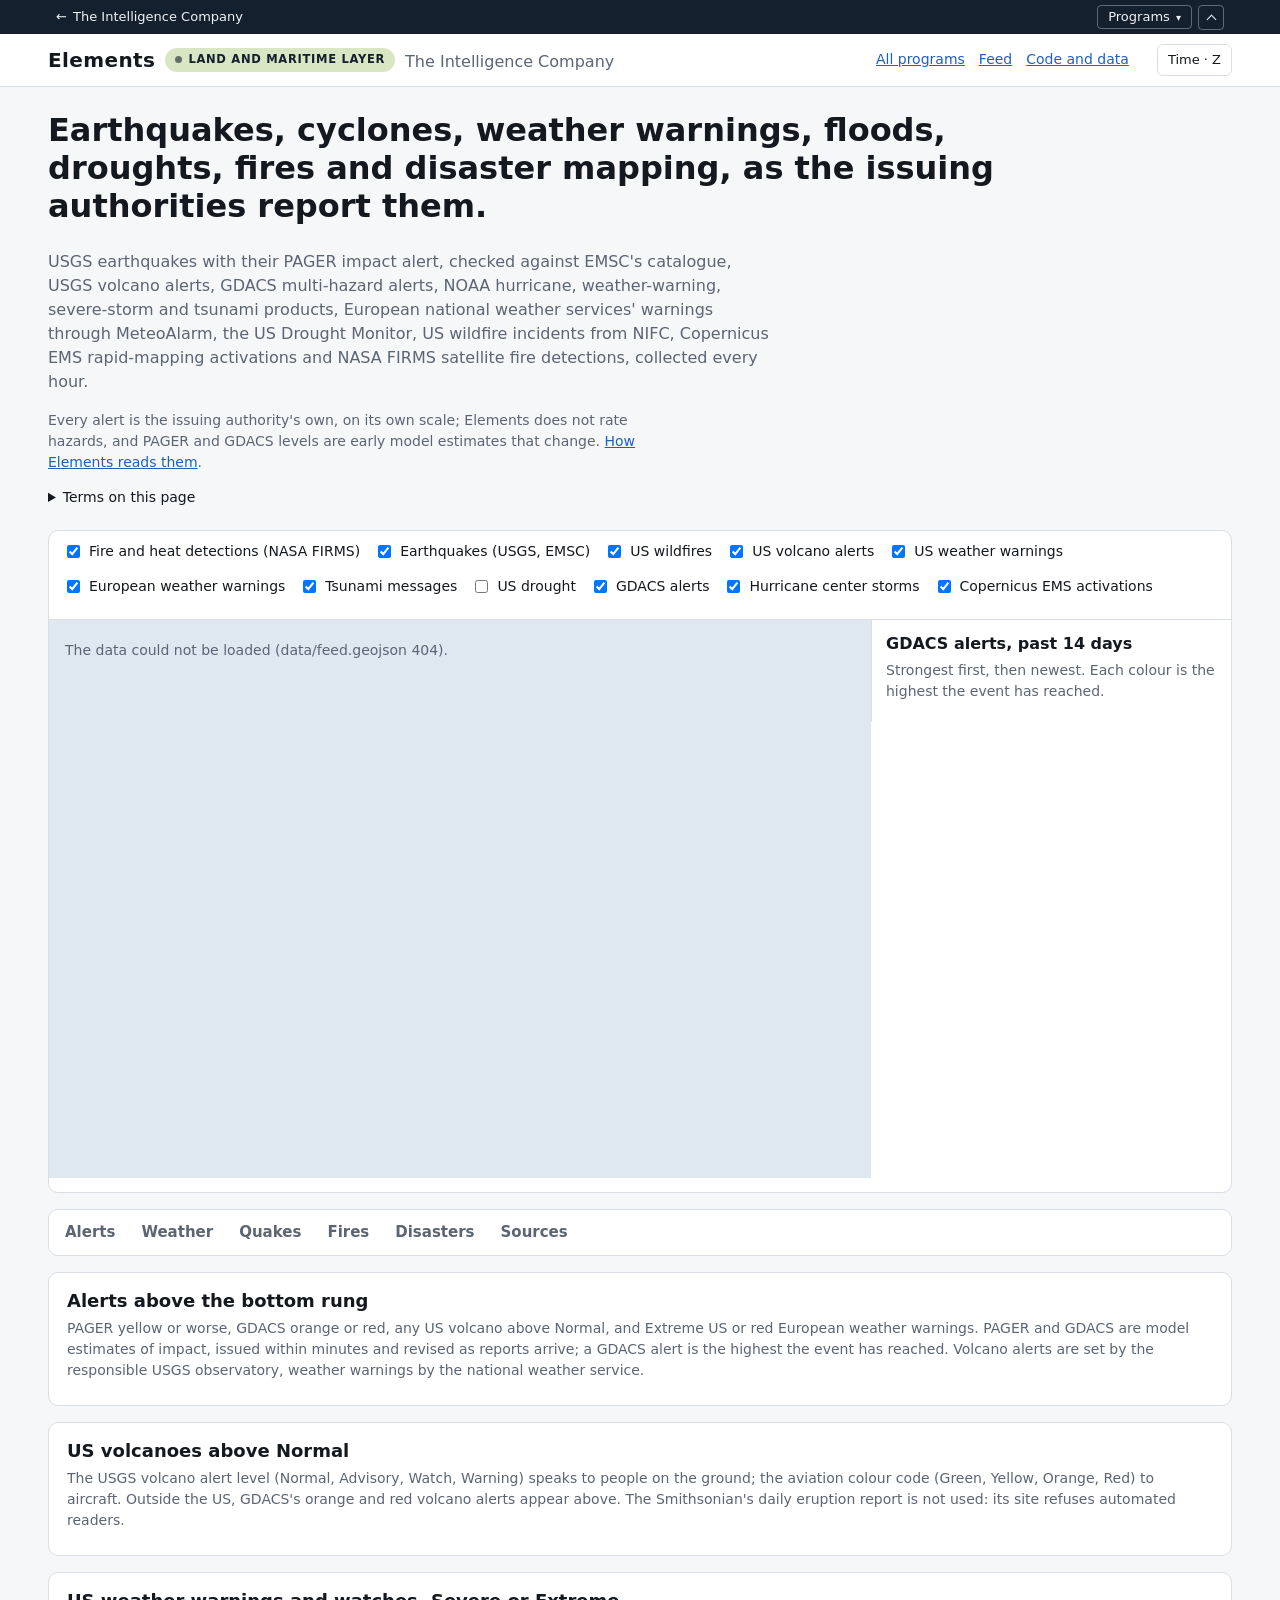
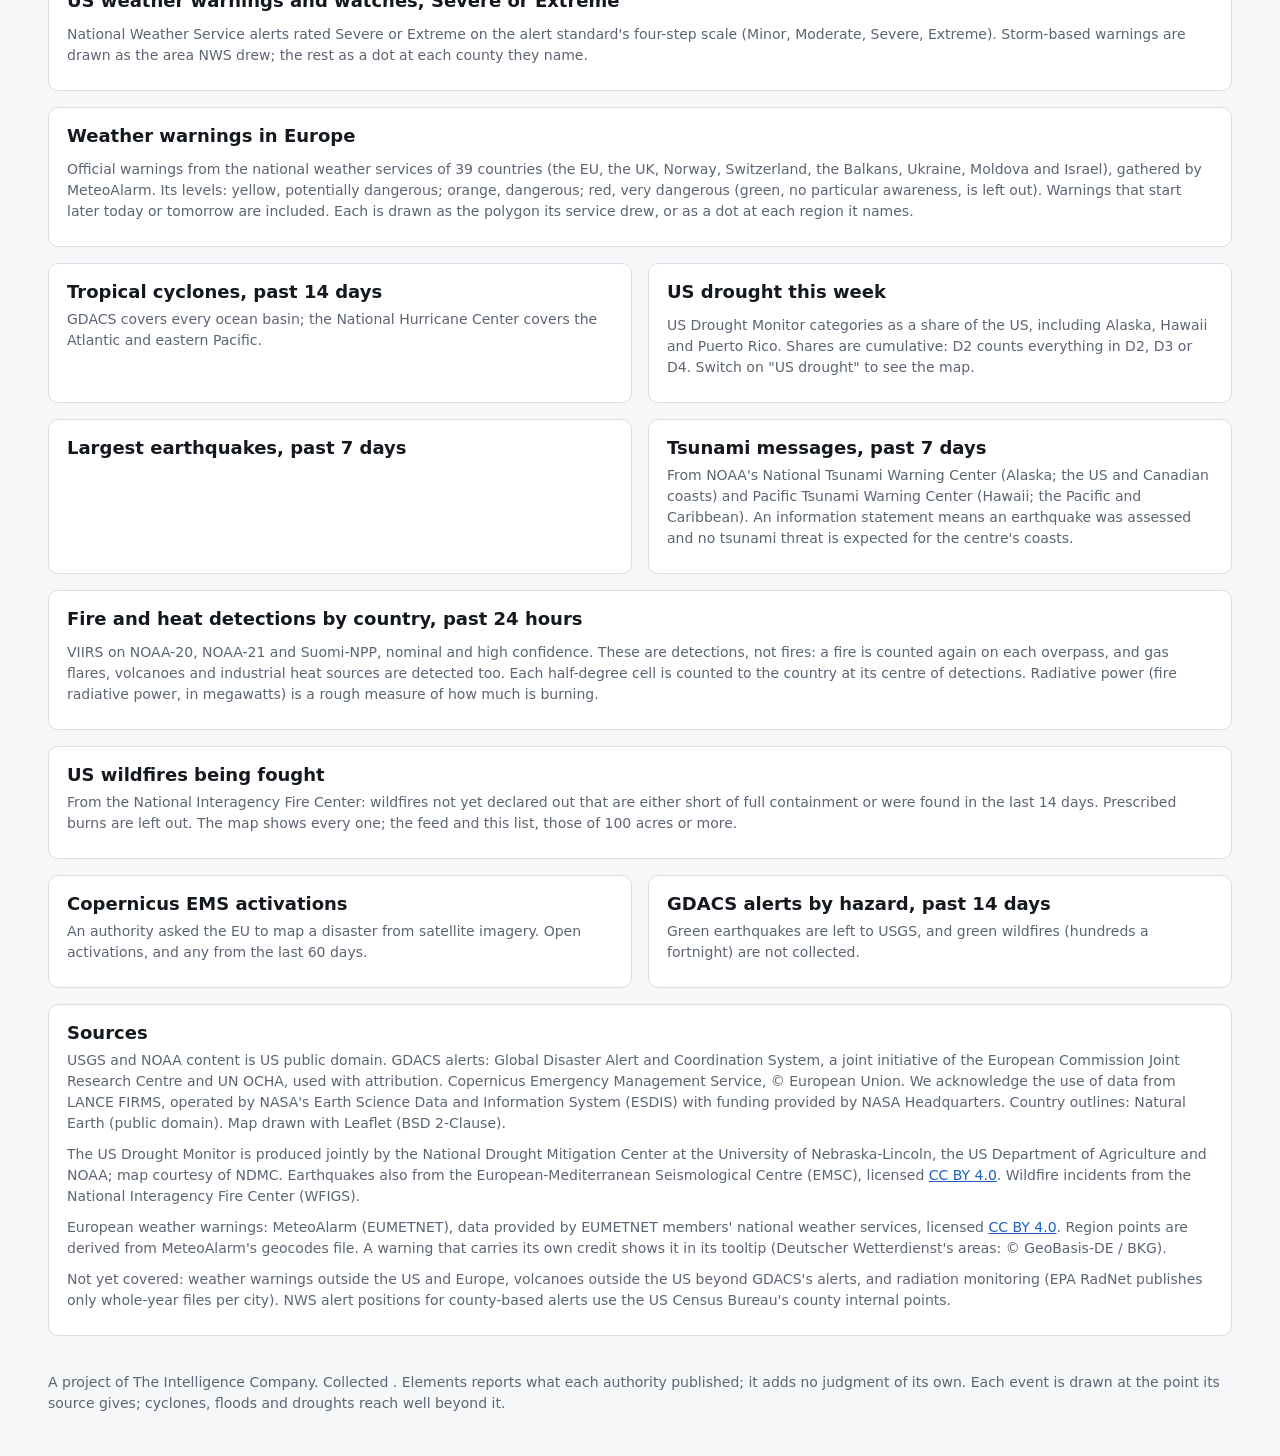
==== commit 36f03497: "Plain-language terms and a method caveat on the page (ideas#264) A tap-open "Terms on this page" blo" ====
--- a/site_src/index.html
+++ b/site_src/index.html
@@ -44,6 +44,33 @@
       GDACS multi-hazard alerts, NOAA hurricane, weather-warning, severe-storm and tsunami products, European national
       weather services' warnings through MeteoAlarm, the US Drought Monitor, US wildfire incidents from NIFC, Copernicus
       EMS rapid-mapping activations and NASA FIRMS satellite fire detections, collected every hour.</p>
+    <p class="small muted caveat">Every alert is the issuing authority's own, on its own scale; Elements does not rate
+      hazards, and PAGER and GDACS levels are early model estimates that change. <a href="https://github.com/metacog-osint/elements/blob/main/doctrine/method.md">How Elements reads them</a>.</p>
+    <details class="terms" id="terms">
+      <summary>Terms on this page</summary>
+      <dl>
+        <dt>PAGER</dt><dd>USGS's Prompt Assessment of Global Earthquakes for Response: a model estimate of deaths and
+          economic losses, issued within minutes as green, yellow, orange or red.</dd>
+        <dt>GDACS</dt><dd>Global Disaster Alert and Coordination System, run by the European Commission's Joint Research
+          Centre and UN OCHA: a model estimate of humanitarian impact as green, orange or red. On the map its hazards are
+          lettered TC tropical cyclone, FL flood, DR drought, VO volcano, EQ earthquake, WF wildfire.</dd>
+        <dt>M4.5</dt><dd>Earthquake magnitude 4.5. Each whole step up releases about 32 times more energy.</dd>
+        <dt>USGS, EMSC</dt><dd>US Geological Survey; European-Mediterranean Seismological Centre. Each keeps its own
+          earthquake catalogue.</dd>
+        <dt>NWS, NHC, SPC</dt><dd>The US National Weather Service, its National Hurricane Center and its Storm
+          Prediction Center. The two letters after a weather office's name, as in Eureka CA, are its US state.</dd>
+        <dt>kt, mb</dt><dd>A storm's strongest sustained wind in knots (1 kt is 1.85 km/h) and its central pressure in
+          millibars (lower is stronger).</dd>
+        <dt>TSU</dt><dd>A tsunami message from NOAA's two tsunami warning centres.</dd>
+        <dt>D0 to D4</dt><dd>US Drought Monitor categories: abnormally dry, then moderate, severe, extreme and exceptional
+          drought.</dd>
+        <dt>FIRMS, VIIRS</dt><dd>NASA's Fire Information for Resource Management System, and the Visible Infrared Imaging
+          Radiometer Suite, the satellite sensor whose heat detections it serves.</dd>
+        <dt>NIFC</dt><dd>The US National Interagency Fire Center, which publishes wildfire incidents.</dd>
+        <dt>Copernicus EMS, EMSR</dt><dd>The EU's Copernicus Emergency Management Service; EMSR and a number is one
+          rapid-mapping activation.</dd>
+      </dl>
+    </details>
   </section>
 
   <section class="mapcard" aria-label="Map">
--- a/site_src/style.css
+++ b/site_src/style.css
@@ -120,3 +120,11 @@
 /* My area (tic-area.js): rows for places outside the viewer's area */
 tr.outside { opacity: .45; }
 /* Long tables: the first rows and "Show all N" at every width (tic-fold.js and tic-fold.css from the hub). */
+
+/* Terms on this page (ideas#264): a tap target, so a phone reaches it; every number stays where it is. */
+.caveat { max-width: 72ch; margin: 0 0 8px; }
+.terms { max-width: 72ch; margin: 0 0 16px; font-size: 14px; }
+.terms summary { cursor: pointer; padding: 6px 0; min-height: 24px; }
+.terms dl { margin: 4px 0 0; }
+.terms dt { font-weight: 600; margin-top: 8px; }
+.terms dd { margin: 2px 0 0 0; color: var(--muted); }
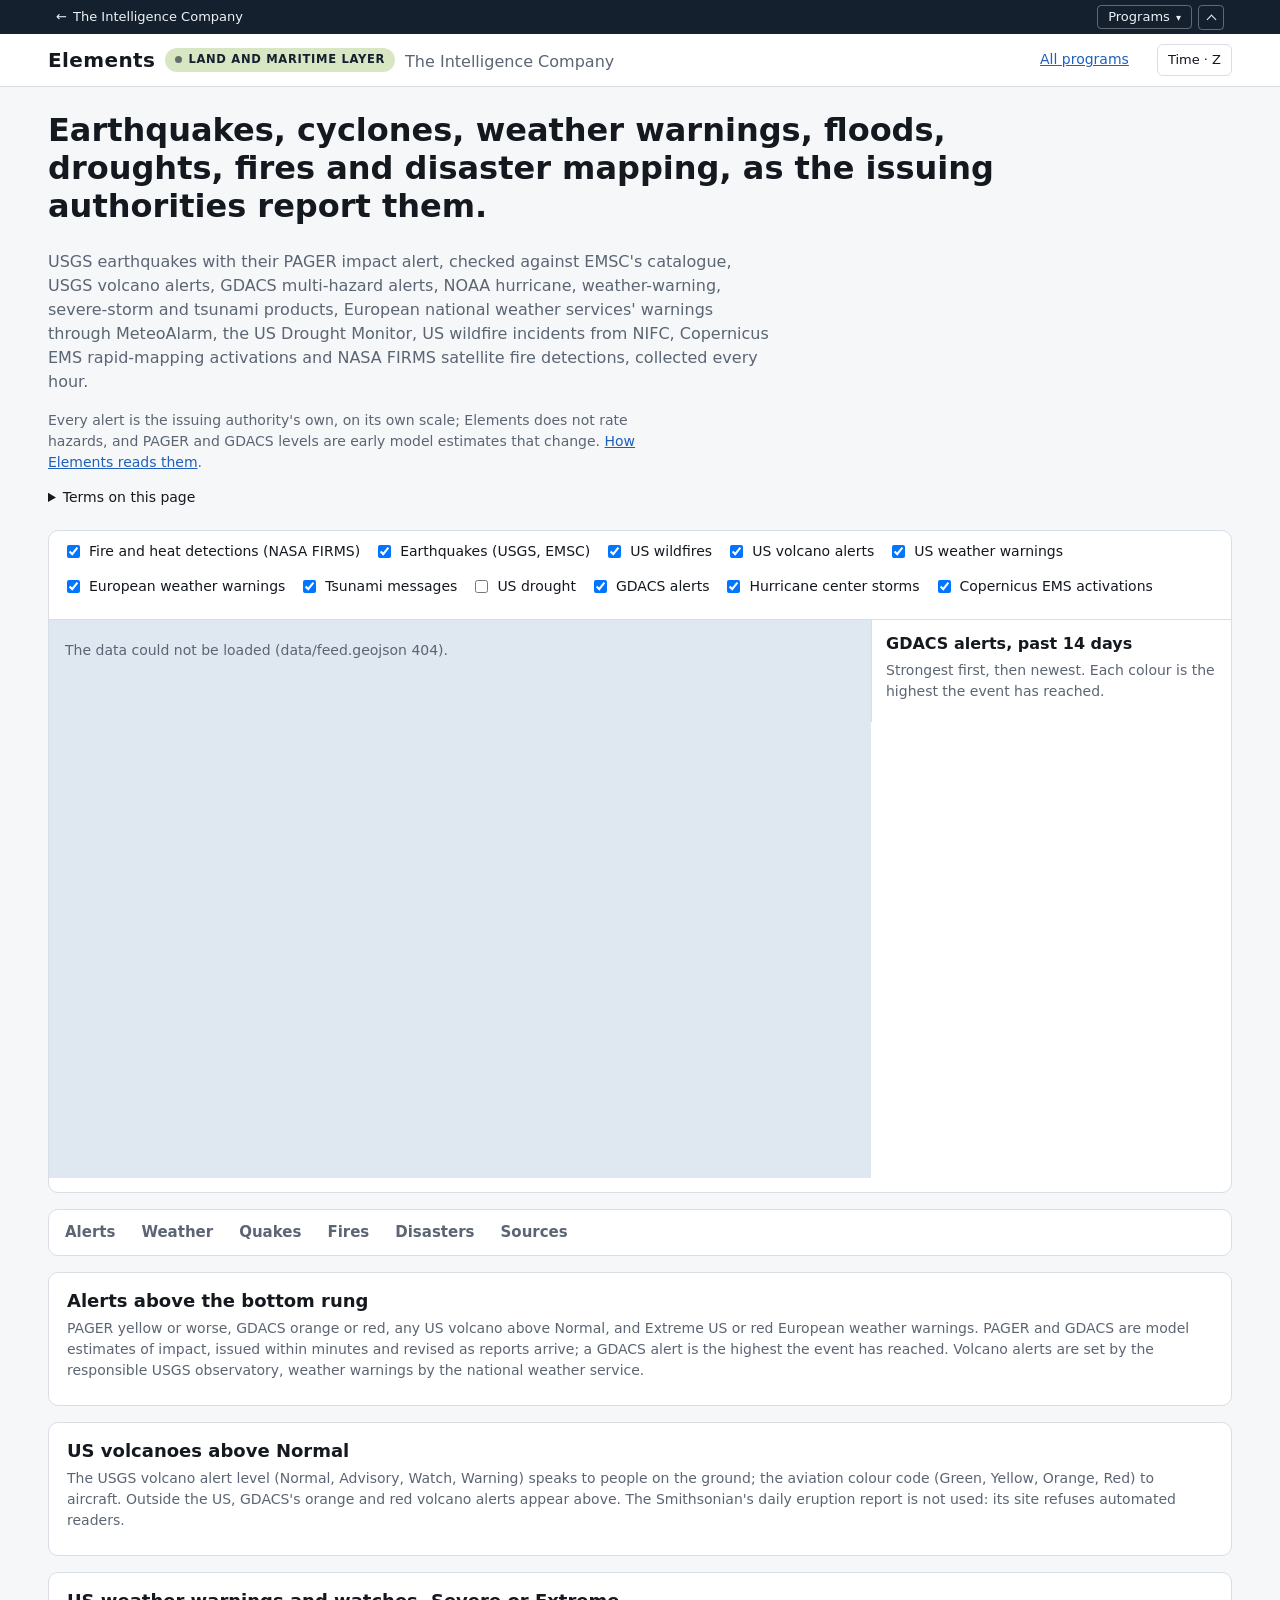
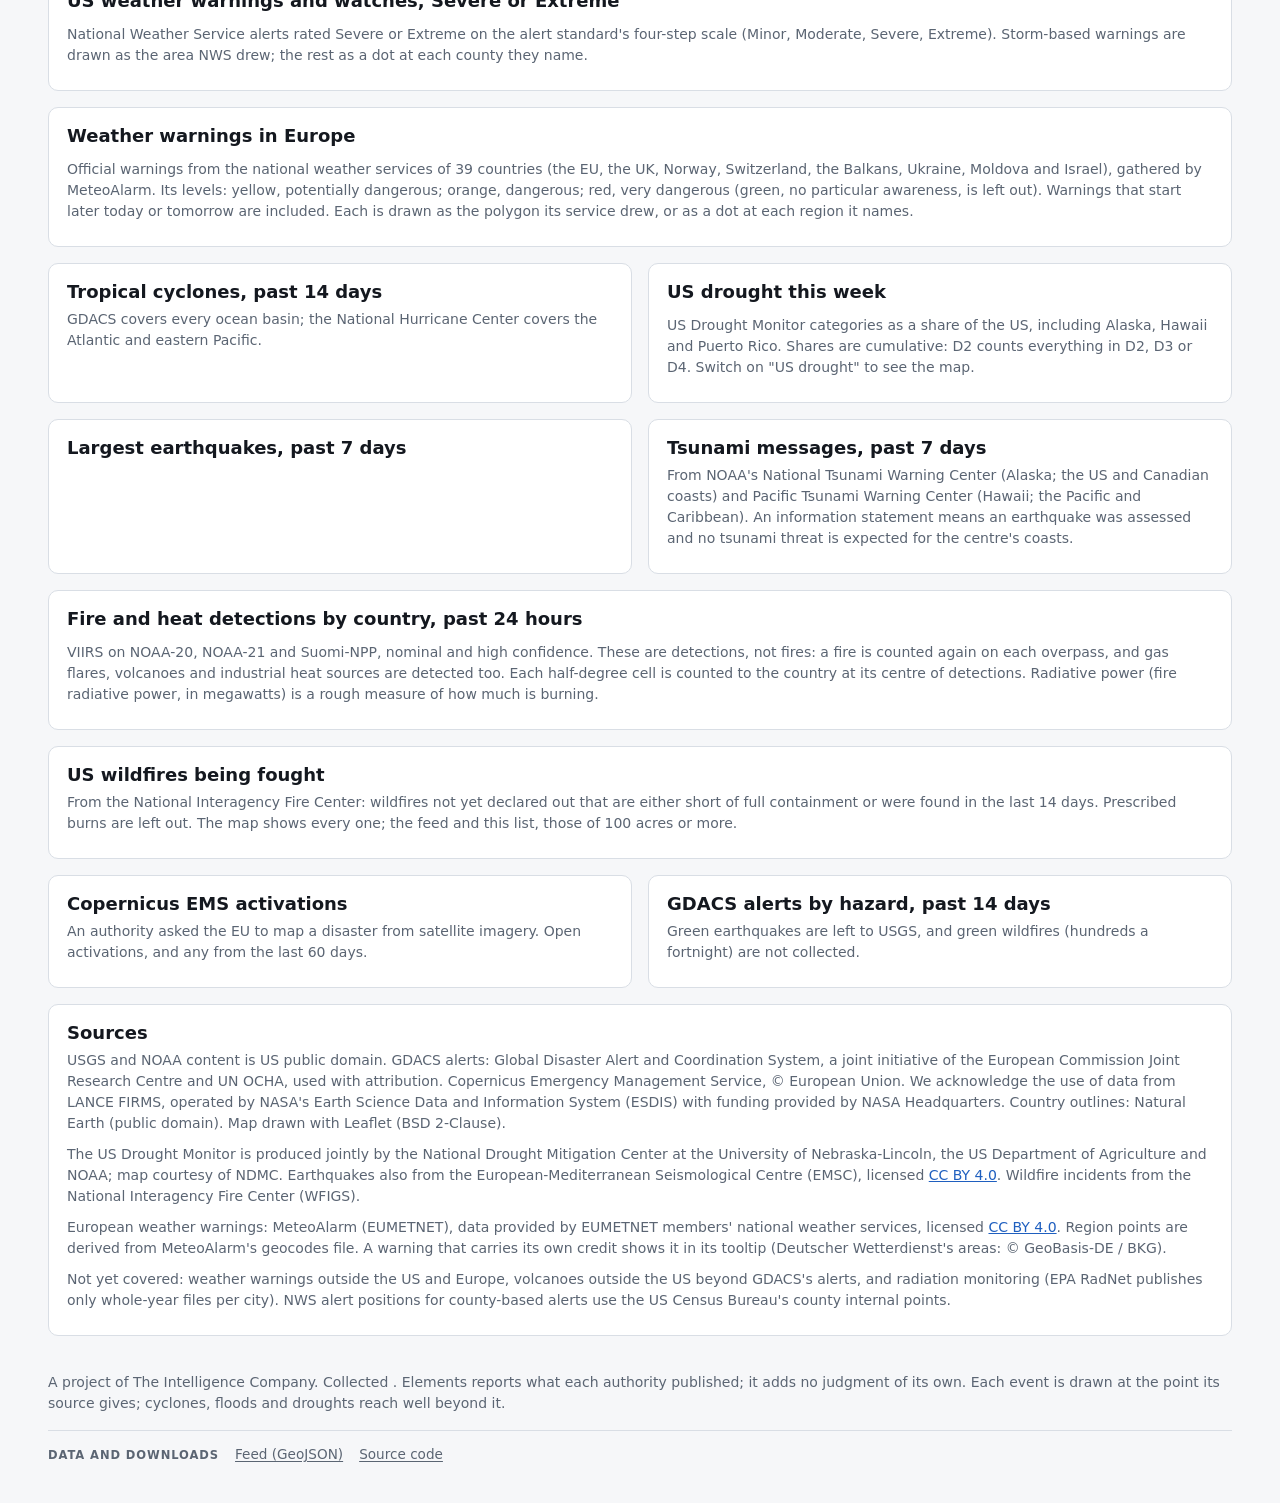
==== commit 4a8ac80d: "Move the feed and code links from the header into a Data and downloads footer row (ideas#84) tic-she" ====
--- a/site_src/index.html
+++ b/site_src/index.html
@@ -17,6 +17,8 @@
 <script src="tic-tabs.js" defer></script>
 <script src="tic-fold.js" defer></script>
 <script src="tic-related.js"></script>
+<link rel="stylesheet" href="tic-shell.css">
+<link rel="alternate" type="application/geo+json" title="Elements feed (GeoJSON)" href="data/feed.geojson">
 <link rel="stylesheet" href="tic-nav.css">
 <script src="tic-nav.js" defer data-health="on"></script>
 <script src="vendor/leaflet/leaflet.js"></script>
@@ -27,8 +29,6 @@
     <div class="brand"><strong>Elements</strong><a class="tic-layer" href="https://theintelligence.company/#layers">Land and maritime layer</a><span class="muted">The Intelligence Company</span></div>
     <nav class="top-nav">
       <a href="https://theintelligence.company/">All programs</a>
-      <a href="data/feed.geojson">Feed</a>
-      <a href="https://github.com/metacog-osint/elements">Code and data</a>
       <span id="area-settings"></span>
       <span id="time-settings"></span>
     </nav>
@@ -240,6 +240,9 @@
   <p>A project of The Intelligence Company. Collected <time id="asof" data-tic="datetime"></time>. Elements reports what
     each authority published; it adds no judgment of its own. Each event is drawn at the point its source gives;
     cyclones, floods and droughts reach well beyond it.</p>
+  <nav class="tic-data" aria-label="Data and downloads"><span class="tic-data-k">Data and downloads</span>
+    <a href="data/feed.geojson">Feed (GeoJSON)</a>
+    <a href="https://github.com/metacog-osint/elements">Source code</a></nav>
 </footer>
 <script src="app.js"></script>
 </body>
--- a/site_src/tic-shell.css
+++ b/site_src/tic-shell.css
@@ -1,4 +1,4 @@
-/*! tic-shell.css v1.0 · the light-page header row (canonical copy in the hub's site/shared/).
+/*! tic-shell.css v1.1 · the light-page header row (canonical copy in the hub's site/shared/).
     SPDX-License-Identifier: MIT. Copyright (c) 2026 The Intelligence Company. MIT in every repository it is
     copied into, whatever that repository's own licence.
     Three parts, CSS only:
@@ -11,6 +11,10 @@
       reading</span>...</p>. The site writes it from its own data; empty, it takes no space.
     - Stat tiles with the figure first: class "tic-tiles" on the grid; each .tile holds .k (label) then .v (figure).
       The label stays first in the markup, so a screen reader hears what the number is before the number.
+    - One footer row for data and code links (v1.1, ideas#84): <nav class="tic-data" aria-label="Data and downloads">
+      <span class="tic-data-k">Data and downloads</span> then one <a> per file, each naming its format, e.g.
+      "Feed (GeoJSON)", "Snapshot (JSON)", and last "Source code". Same wording and order on every site. Header
+      rows hold navigation and settings only. Each page also keeps <link rel="alternate"> in <head> for its feeds.
     Tiles and the reading take the page's own colours (--panel, else --bg; --line; --muted), so each product keeps
     its own colours. Nothing moves. */
 [data-tic-layer="systems"] { --tic-layer-c: #C9B8FF; }
@@ -48,3 +52,13 @@
   .tic-reading { font-size: 0.98rem; }
 }
 @media print { .tic-layer { border: 1px solid #14202E; } }
+
+.tic-data { display: flex; flex-wrap: wrap; align-items: center; gap: 4px 16px; margin: 16px 0 8px; padding-top: 12px;
+  border-top: 1px solid var(--line, rgba(127, 127, 127, .35)); font-size: 0.85rem; line-height: 1.4; }
+.tic-data-k { font-size: 0.72rem; font-weight: 600; letter-spacing: 0.08em; text-transform: uppercase;
+  color: var(--muted, inherit); }
+.tic-data a { display: inline-flex; align-items: center; min-height: 24px; color: inherit; text-decoration: underline;
+  text-underline-offset: 2px; }
+.tic-data a:hover { text-decoration-thickness: 2px; }
+.tic-data a:focus-visible { outline: 2px solid currentColor; outline-offset: 2px; }
+@media (max-width: 760px) { .tic-data { gap: 2px 14px; } .tic-data-k { flex-basis: 100%; } }
--- a/site_src/tic-shell.css
+++ b/site_src/tic-shell.css
@@ -1,4 +1,4 @@
-/*! tic-shell.css v1.0 · the light-page header row (canonical copy in the hub's site/shared/).
+/*! tic-shell.css v1.1 · the light-page header row (canonical copy in the hub's site/shared/).
     SPDX-License-Identifier: MIT. Copyright (c) 2026 The Intelligence Company. MIT in every repository it is
     copied into, whatever that repository's own licence.
     Three parts, CSS only:
@@ -11,6 +11,10 @@
       reading</span>...</p>. The site writes it from its own data; empty, it takes no space.
     - Stat tiles with the figure first: class "tic-tiles" on the grid; each .tile holds .k (label) then .v (figure).
       The label stays first in the markup, so a screen reader hears what the number is before the number.
+    - One footer row for data and code links (v1.1, ideas#84): <nav class="tic-data" aria-label="Data and downloads">
+      <span class="tic-data-k">Data and downloads</span> then one <a> per file, each naming its format, e.g.
+      "Feed (GeoJSON)", "Snapshot (JSON)", and last "Source code". Same wording and order on every site. Header
+      rows hold navigation and settings only. Each page also keeps <link rel="alternate"> in <head> for its feeds.
     Tiles and the reading take the page's own colours (--panel, else --bg; --line; --muted), so each product keeps
     its own colours. Nothing moves. */
 [data-tic-layer="systems"] { --tic-layer-c: #C9B8FF; }
@@ -48,3 +52,13 @@
   .tic-reading { font-size: 0.98rem; }
 }
 @media print { .tic-layer { border: 1px solid #14202E; } }
+
+.tic-data { display: flex; flex-wrap: wrap; align-items: center; gap: 4px 16px; margin: 16px 0 8px; padding-top: 12px;
+  border-top: 1px solid var(--line, rgba(127, 127, 127, .35)); font-size: 0.85rem; line-height: 1.4; }
+.tic-data-k { font-size: 0.72rem; font-weight: 600; letter-spacing: 0.08em; text-transform: uppercase;
+  color: var(--muted, inherit); }
+.tic-data a { display: inline-flex; align-items: center; min-height: 24px; color: inherit; text-decoration: underline;
+  text-underline-offset: 2px; }
+.tic-data a:hover { text-decoration-thickness: 2px; }
+.tic-data a:focus-visible { outline: 2px solid currentColor; outline-offset: 2px; }
+@media (max-width: 760px) { .tic-data { gap: 2px 14px; } .tic-data-k { flex-basis: 100%; } }
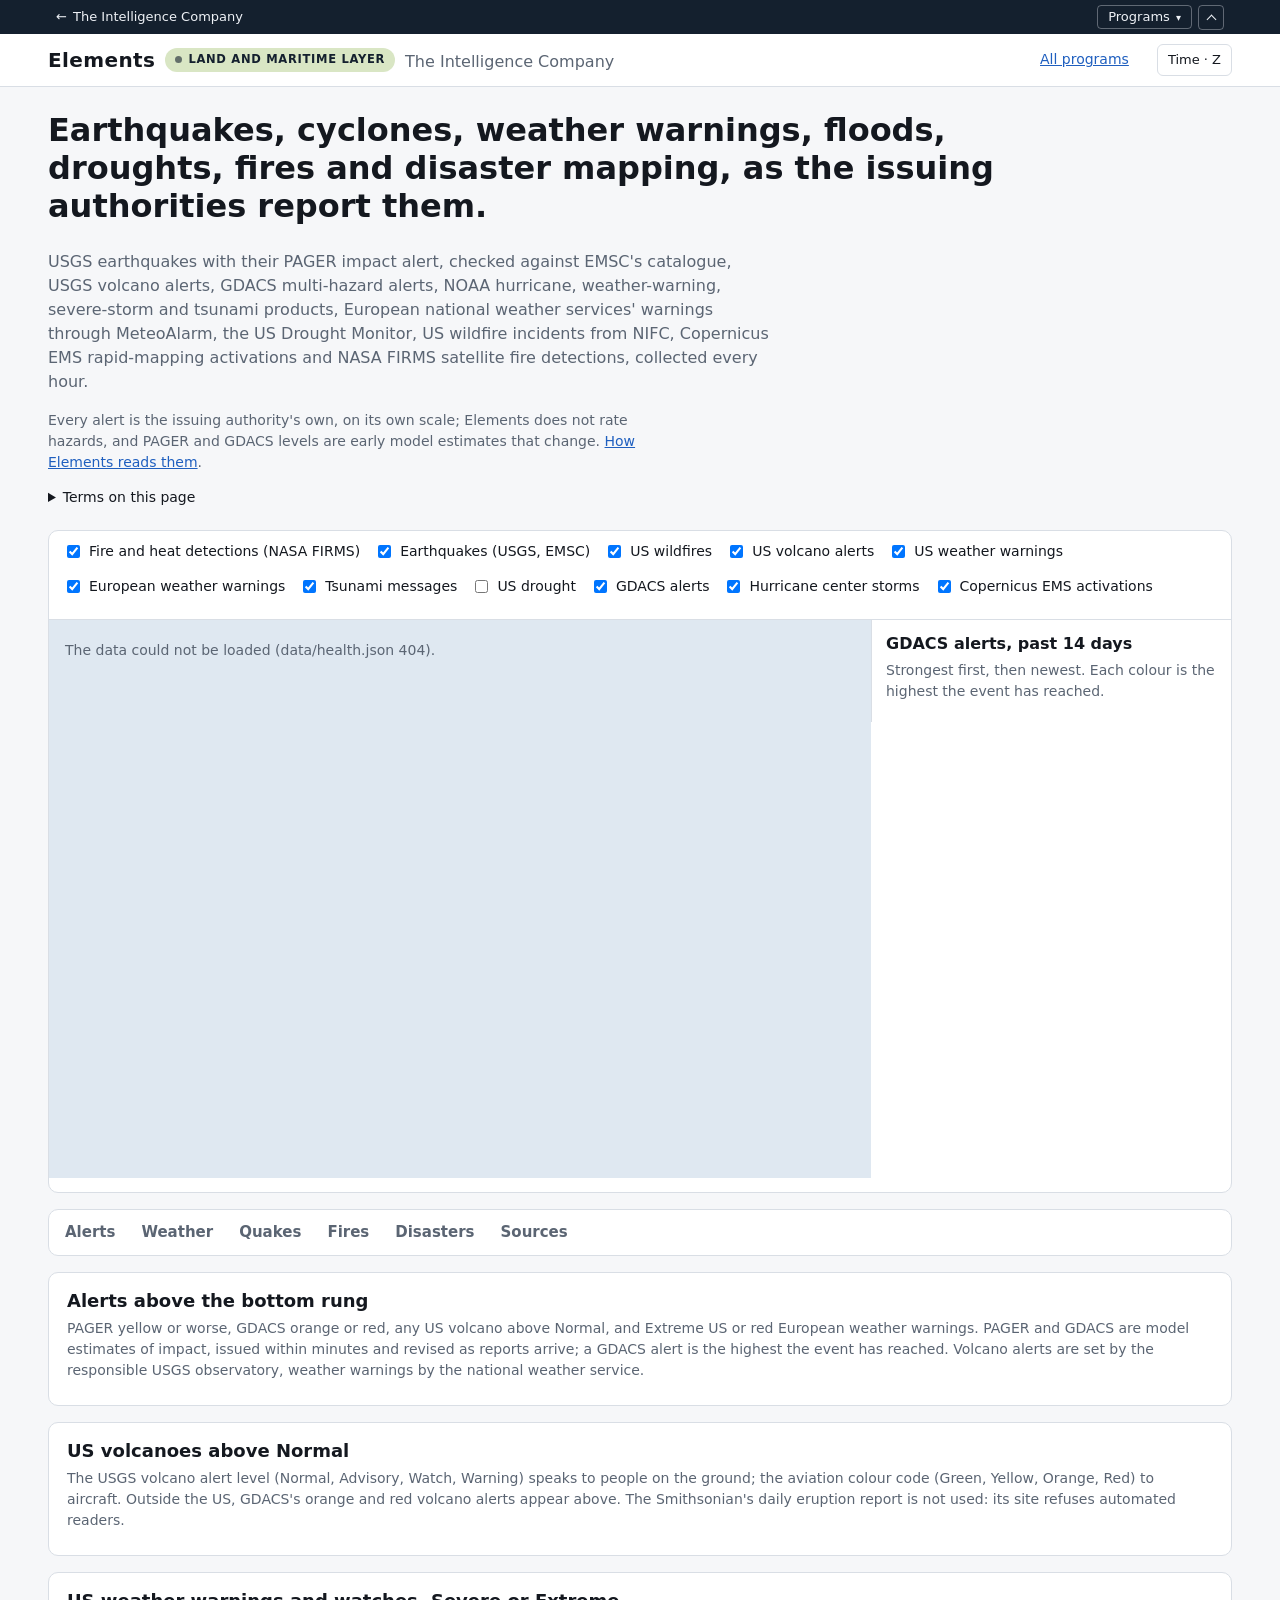
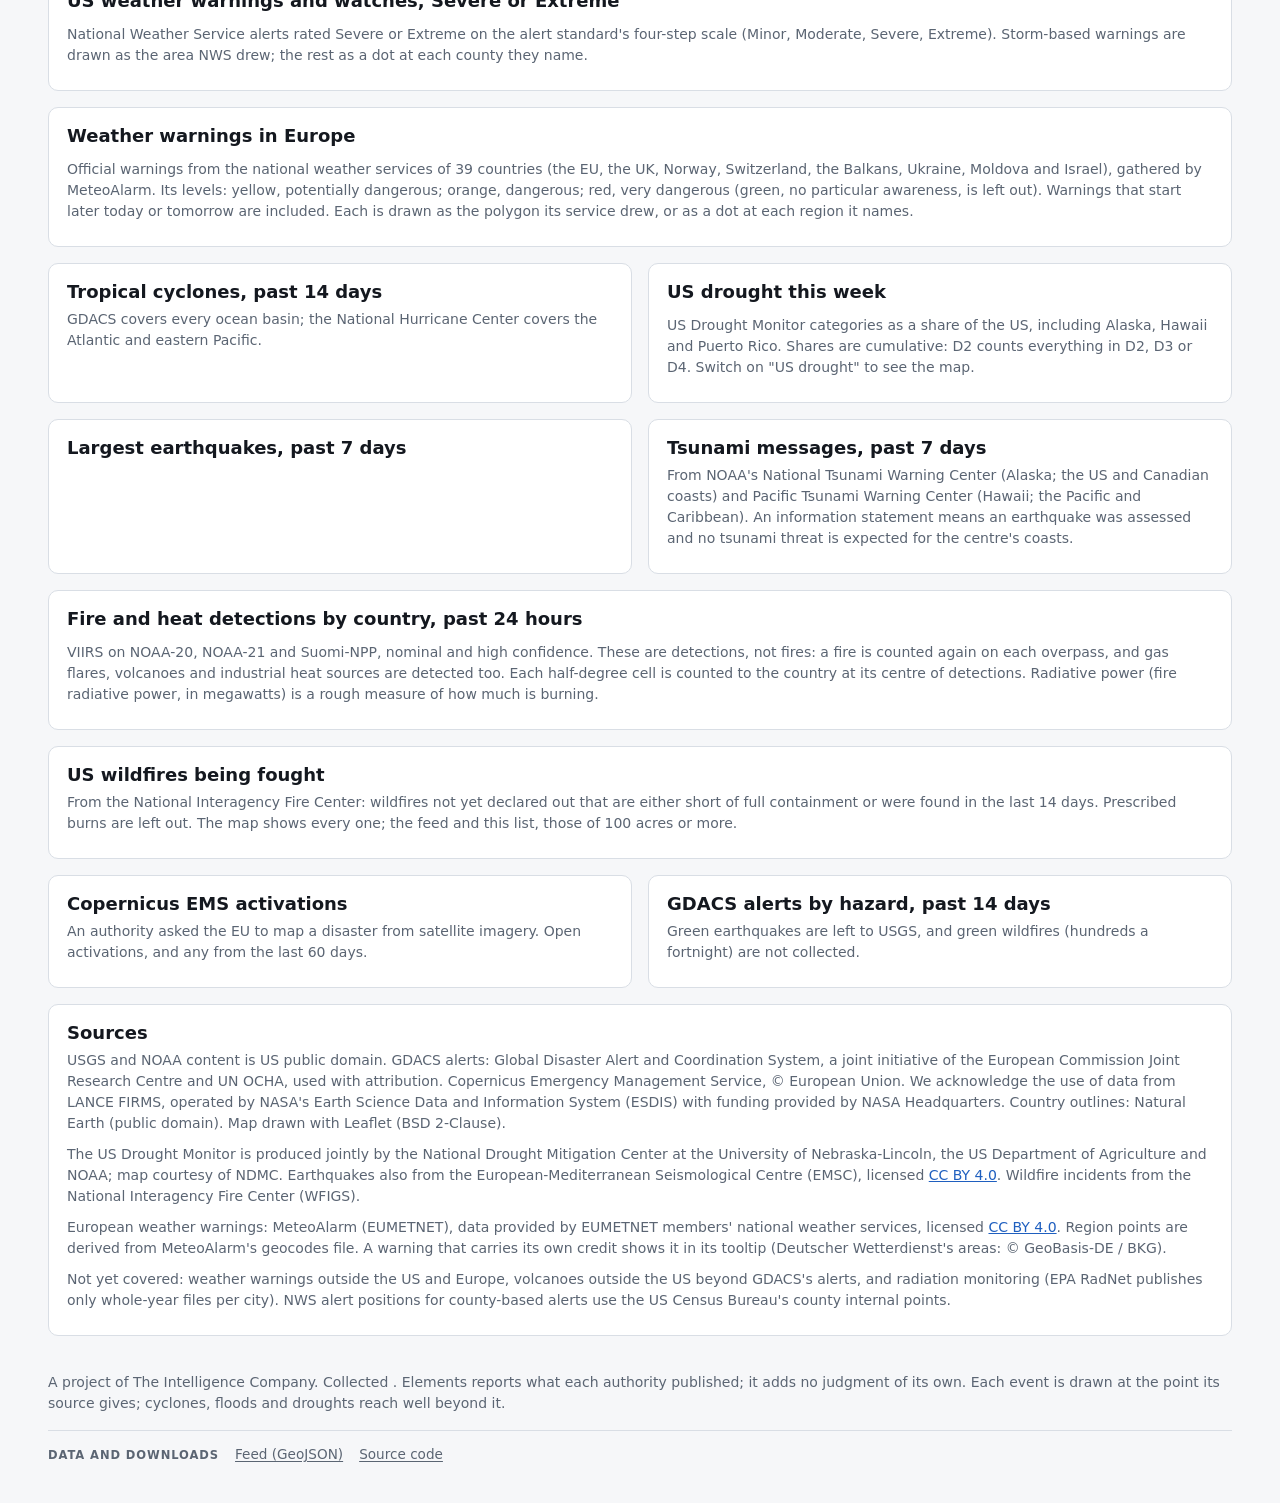
==== commit 824381fd: "Site: house 404 page, skip link and noscript line (ideas#300) GitHub Pages served its default 404 pa" ====
--- a/site_src/index.html
+++ b/site_src/index.html
@@ -24,6 +24,7 @@
 <script src="vendor/leaflet/leaflet.js"></script>
 </head>
 <body>
+<a class="skip" href="#main">Skip to content</a>
 <header class="top">
   <div class="wrap top-row">
     <div class="brand"><strong>Elements</strong><a class="tic-layer" href="https://theintelligence.company/#layers">Land and maritime layer</a><span class="muted">The Intelligence Company</span></div>
@@ -35,7 +36,8 @@
   </div>
 </header>
 
-<main class="wrap">
+<main id="main" class="wrap">
+  <noscript><p class="noscript">This page needs JavaScript to draw its map and tables. The GeoJSON feed linked below and the source code work without it.</p></noscript>
   <section class="hero">
     <h1>Earthquakes, cyclones, weather warnings, floods, droughts, fires and disaster mapping, as the issuing authorities report them.</h1>
     <p class="tic-reading" id="reading" aria-live="polite"></p>
--- a/site_src/style.css
+++ b/site_src/style.css
@@ -24,6 +24,9 @@
 * { box-sizing: border-box; }
 body { margin: 0; background: var(--bg); color: var(--ink); font-size: 16px; line-height: 1.5; }
 a { color: var(--link); }
+.skip { position: absolute; left: -9999px; top: 8px; z-index: 1000; background: var(--panel); color: var(--link); padding: 6px 10px; border: 1px solid var(--border); border-radius: 4px; }
+.skip:focus { left: 8px; }
+.noscript { margin: 16px 0 0; padding: 10px 12px; border: 1px solid var(--border); border-radius: 6px; background: var(--panel); }
 .wrap { max-width: 76rem; margin: 0 auto; padding: 0 16px; }
 .muted { color: var(--muted); }
 .small { font-size: 14px; }
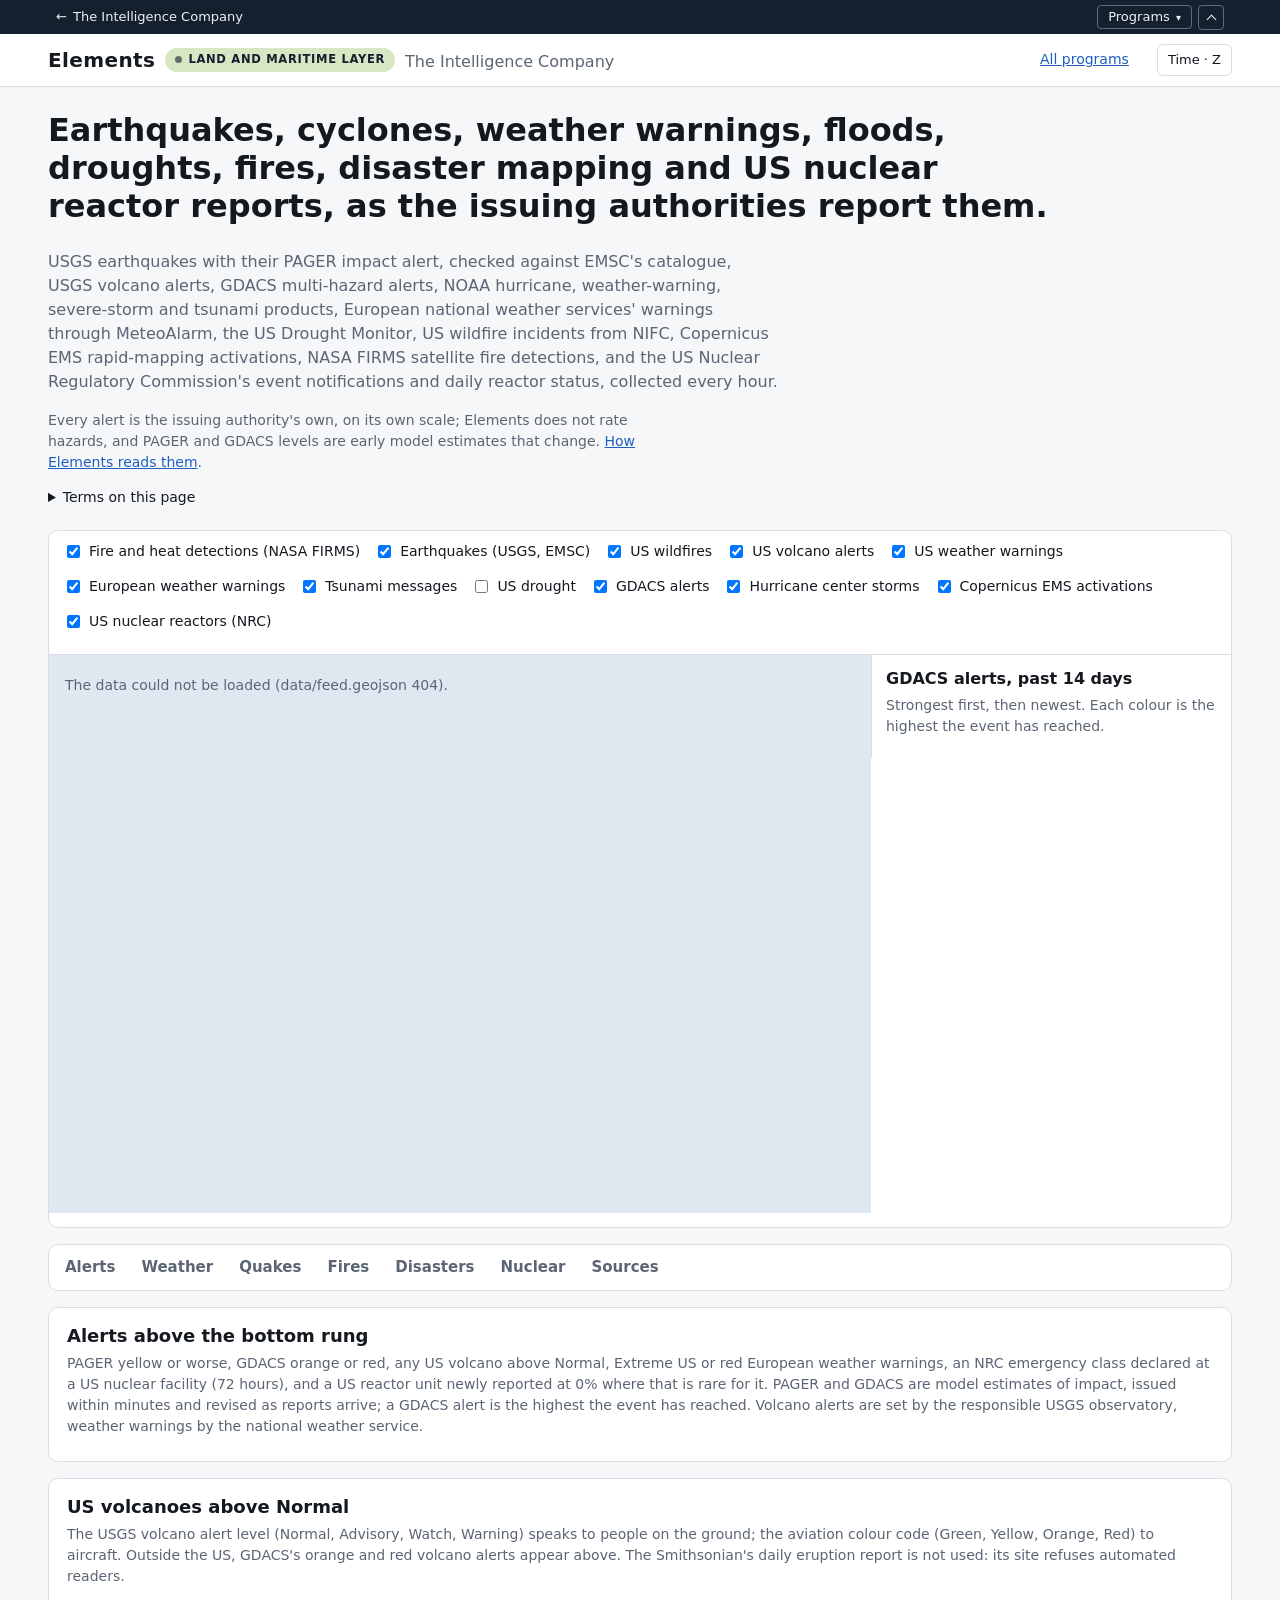
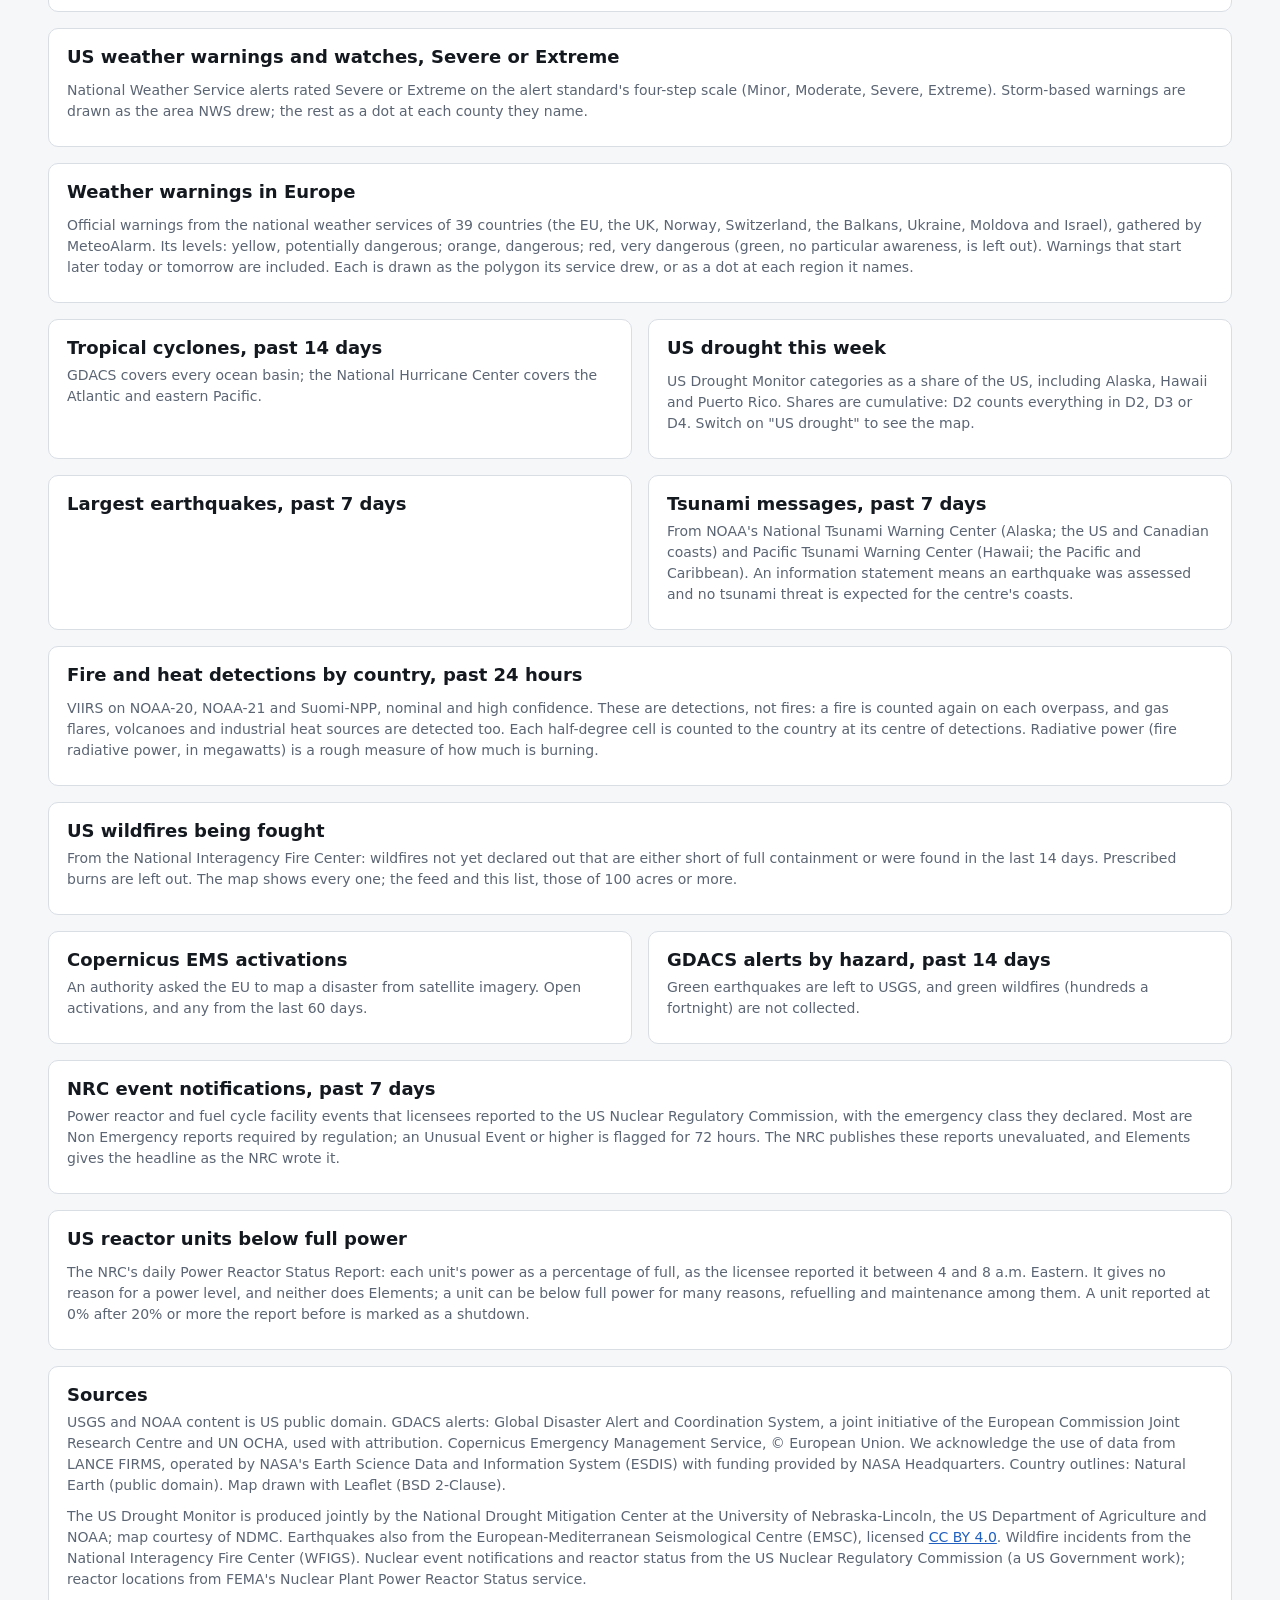
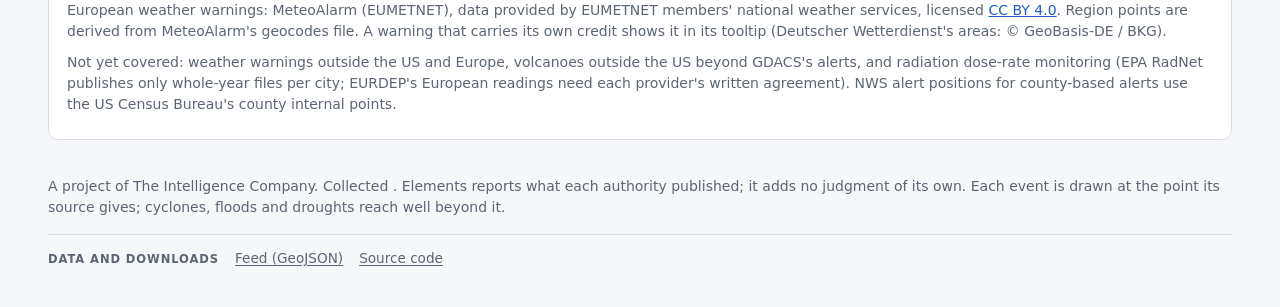
==== commit ac1c711d: "Show NRC reactors and events on the map and in a Nuclear tab Adds a layer and legend for reactor pow" ====
--- a/site_src/index.html
+++ b/site_src/index.html
@@ -39,13 +39,14 @@
 <main id="main" class="wrap">
   <noscript><p class="noscript">This page needs JavaScript to draw its map and tables. The GeoJSON feed linked below and the source code work without it.</p></noscript>
   <section class="hero">
-    <h1>Earthquakes, cyclones, weather warnings, floods, droughts, fires and disaster mapping, as the issuing authorities report them.</h1>
+    <h1>Earthquakes, cyclones, weather warnings, floods, droughts, fires, disaster mapping and US nuclear reactor reports, as the issuing authorities report them.</h1>
     <p class="tic-reading" id="reading" aria-live="polite"></p>
     <div class="tiles tic-tiles" id="tiles" aria-live="polite"></div>
     <p class="lede">USGS earthquakes with their PAGER impact alert, checked against EMSC's catalogue, USGS volcano alerts,
       GDACS multi-hazard alerts, NOAA hurricane, weather-warning, severe-storm and tsunami products, European national
       weather services' warnings through MeteoAlarm, the US Drought Monitor, US wildfire incidents from NIFC, Copernicus
-      EMS rapid-mapping activations and NASA FIRMS satellite fire detections, collected every hour.</p>
+      EMS rapid-mapping activations, NASA FIRMS satellite fire detections, and the US Nuclear Regulatory Commission's
+      event notifications and daily reactor status, collected every hour.</p>
     <p class="small muted caveat">Every alert is the issuing authority's own, on its own scale; Elements does not rate
       hazards, and PAGER and GDACS levels are early model estimates that change. <a href="https://github.com/metacog-osint/elements/blob/main/doctrine/method.md">How Elements reads them</a>.</p>
     <details class="terms" id="terms">
@@ -71,6 +72,13 @@
         <dt>NIFC</dt><dd>The US National Interagency Fire Center, which publishes wildfire incidents.</dd>
         <dt>Copernicus EMS, EMSR</dt><dd>The EU's Copernicus Emergency Management Service; EMSR and a number is one
           rapid-mapping activation.</dd>
+        <dt>NRC</dt><dd>The US Nuclear Regulatory Commission. Its Operations Center publishes the licensees' event
+          notifications each business day, and each morning's reactor power, both unevaluated.</dd>
+        <dt>Emergency class</dt><dd>The NRC's scale for an emergency at a nuclear facility, lowest first: Unusual Event
+          (Notification of Unusual Event), Alert, Site Area Emergency, General Emergency. Most event reports are Non
+          Emergency.</dd>
+        <dt>Scram</dt><dd>A rapid shutdown of a reactor, automatic or manual. An event's unit table gives a scram code;
+          N means none.</dd>
       </dl>
     </details>
   </section>
@@ -89,6 +97,7 @@
         <label><input type="checkbox" data-layer="gdacs" checked> GDACS alerts</label>
         <label><input type="checkbox" data-layer="nhc" checked> Hurricane center storms</label>
         <label><input type="checkbox" data-layer="cems" checked> Copernicus EMS activations</label>
+        <label><input type="checkbox" data-layer="nrc" checked> US nuclear reactors (NRC)</label>
       </fieldset>
       <div class="legend" id="legend"></div>
     </div>
@@ -108,8 +117,9 @@
     <div id="sec-alerts" data-tab-label="Alerts">
       <section class="card" aria-labelledby="alerts-h">
         <h2 id="alerts-h">Alerts above the bottom rung</h2>
-        <p class="muted small">PAGER yellow or worse, GDACS orange or red, any US volcano above Normal, and Extreme US or red
-          European weather warnings. PAGER and GDACS are model estimates of impact, issued within minutes and revised as
+        <p class="muted small">PAGER yellow or worse, GDACS orange or red, any US volcano above Normal, Extreme US or red
+          European weather warnings, an NRC emergency class declared at a US nuclear facility (72 hours), and a US reactor
+          unit newly reported at 0% where that is rare for it. PAGER and GDACS are model estimates of impact, issued within minutes and revised as
           reports arrive; a GDACS alert is the highest the event has reached. Volcano alerts are set by the responsible USGS
           observatory, weather warnings by the national weather service.</p>
         <div id="alerts"></div>
@@ -211,6 +221,25 @@
           <div id="gdacs"></div>
         </section>
       </div>
+    </div>
+    <div id="sec-nuclear" data-tab-label="Nuclear">
+      <section class="card" aria-labelledby="nrc-ev-h">
+        <h2 id="nrc-ev-h">NRC event notifications, past 7 days</h2>
+        <p class="muted small">Power reactor and fuel cycle facility events that licensees reported to the US Nuclear
+          Regulatory Commission, with the emergency class they declared. Most are Non Emergency reports required by
+          regulation; an Unusual Event or higher is flagged for 72 hours. The NRC publishes these reports unevaluated, and
+          Elements gives the headline as the NRC wrote it.</p>
+        <div id="nrc-events"></div>
+      </section>
+      <section class="card" aria-labelledby="nrc-st-h">
+        <h2 id="nrc-st-h">US reactor units below full power</h2>
+        <p class="muted small" id="nrc-st-sum"></p>
+        <p class="muted small">The NRC's daily Power Reactor Status Report: each unit's power as a percentage of full, as
+          the licensee reported it between 4 and 8 a.m. Eastern. It gives no reason for a power level, and neither does
+          Elements; a unit can be below full power for many reasons, refuelling and maintenance among them. A unit
+          reported at 0% after 20% or more the report before is marked as a shutdown.</p>
+        <div id="nrc-status"></div>
+      </section>
     </div>
     <div id="sec-sources" data-tab-label="Sources">
       <section class="card" aria-labelledby="health-h">
@@ -225,13 +254,16 @@
           University of Nebraska-Lincoln, the US Department of Agriculture and NOAA; map courtesy of NDMC. Earthquakes also
           from the European-Mediterranean Seismological Centre (EMSC), licensed
           <a href="https://creativecommons.org/licenses/by/4.0/" rel="noopener">CC BY 4.0</a>. Wildfire incidents from the
-          National Interagency Fire Center (WFIGS).</p>
+          National Interagency Fire Center (WFIGS). Nuclear event notifications and reactor status from the US Nuclear
+          Regulatory Commission (a US Government work); reactor locations from FEMA's Nuclear Plant Power Reactor Status
+          service.</p>
         <p class="small muted">European weather warnings: MeteoAlarm (EUMETNET), data provided by EUMETNET members' national
           weather services, licensed <a href="https://creativecommons.org/licenses/by/4.0/" rel="noopener">CC BY 4.0</a>.
           Region points are derived from MeteoAlarm's geocodes file. A warning that carries its own credit shows it in its
           tooltip (Deutscher Wetterdienst's areas: © GeoBasis-DE / BKG).</p>
         <p class="small muted">Not yet covered: weather warnings outside the US and Europe, volcanoes outside the US beyond
-          GDACS's alerts, and radiation monitoring (EPA RadNet publishes only whole-year files per city).
+          GDACS's alerts, and radiation dose-rate monitoring (EPA RadNet publishes only whole-year files per city; EURDEP's
+          European readings need each provider's written agreement).
           NWS alert positions for county-based alerts use the US Census Bureau's county internal points.</p>
       </section>
     </div>
--- a/site_src/style.css
+++ b/site_src/style.css
@@ -9,6 +9,7 @@
   --f1: #f06fa0; --f2: #d6338a; --f3: #a3136f; --f4: #5f0a4a;
   --wildfire: #9a3412;
   --cems: #0b7285; --nhc: #14181f; --mark-edge: rgba(20, 24, 31, .55); --bar: #3b5b85;
+  --nrc: #5f3dc4;
   --radius: 10px; --gap: 16px;
   font-family: system-ui, -apple-system, "Segoe UI", Roboto, sans-serif; color-scheme: light;
 }
@@ -19,7 +20,7 @@
     --on-green: #0f1318; --on-orange: #0f1318; --on-red: #0f1318;
     --f1: #a33a78; --f2: #cf4596; --f3: #f06cb4; --f4: #ffb3dd;
     --wildfire: #fdba74;
-    --cems: #3bc9db; --nhc: #f3f4f6; --mark-edge: rgba(0, 0, 0, .6); --bar: #7fa6d9; color-scheme: dark; }
+    --cems: #3bc9db; --nhc: #f3f4f6; --mark-edge: rgba(0, 0, 0, .6); --bar: #7fa6d9; --nrc: #b197fc; color-scheme: dark; }
 }
 * { box-sizing: border-box; }
 body { margin: 0; background: var(--bg); color: var(--ink); font-size: 16px; line-height: 1.5; }
@@ -94,6 +95,11 @@
   background: var(--ink); color: var(--panel); box-shadow: 0 0 0 1.5px var(--panel); }
 .ts-icon.a-orange { background: var(--a-orange); color: var(--on-orange); } .ts-icon.a-red { background: var(--a-red); color: var(--on-red); }
 .legend .lg-ts { display: inline-block; width: 30px; margin-right: 4px; }
+.nrc-icon { border-radius: 3px; font-size: 9px; font-weight: 700; line-height: 16px; text-align: center; letter-spacing: .03em;
+  background: var(--nrc); color: var(--panel); box-shadow: 0 0 0 1.5px var(--panel); }
+.nrc-icon.a-yellow { background: var(--a-yellow); color: var(--on-orange); }
+.nrc-icon.a-orange { background: var(--a-orange); color: var(--on-orange); } .nrc-icon.a-red { background: var(--a-red); color: var(--on-red); }
+.legend .lg-nrc { display: inline-block; width: 30px; margin-right: 4px; }
 .dmsw { display: inline-block; width: 11px; height: 11px; margin-right: 6px; vertical-align: -1px; border: 1px solid var(--mark-edge); }
 .nhc-icon { border-radius: 50%; background: var(--nhc); color: var(--panel); font-size: 10px; font-weight: 700;
   line-height: 26px; text-align: center; box-shadow: 0 0 0 2px var(--panel); }
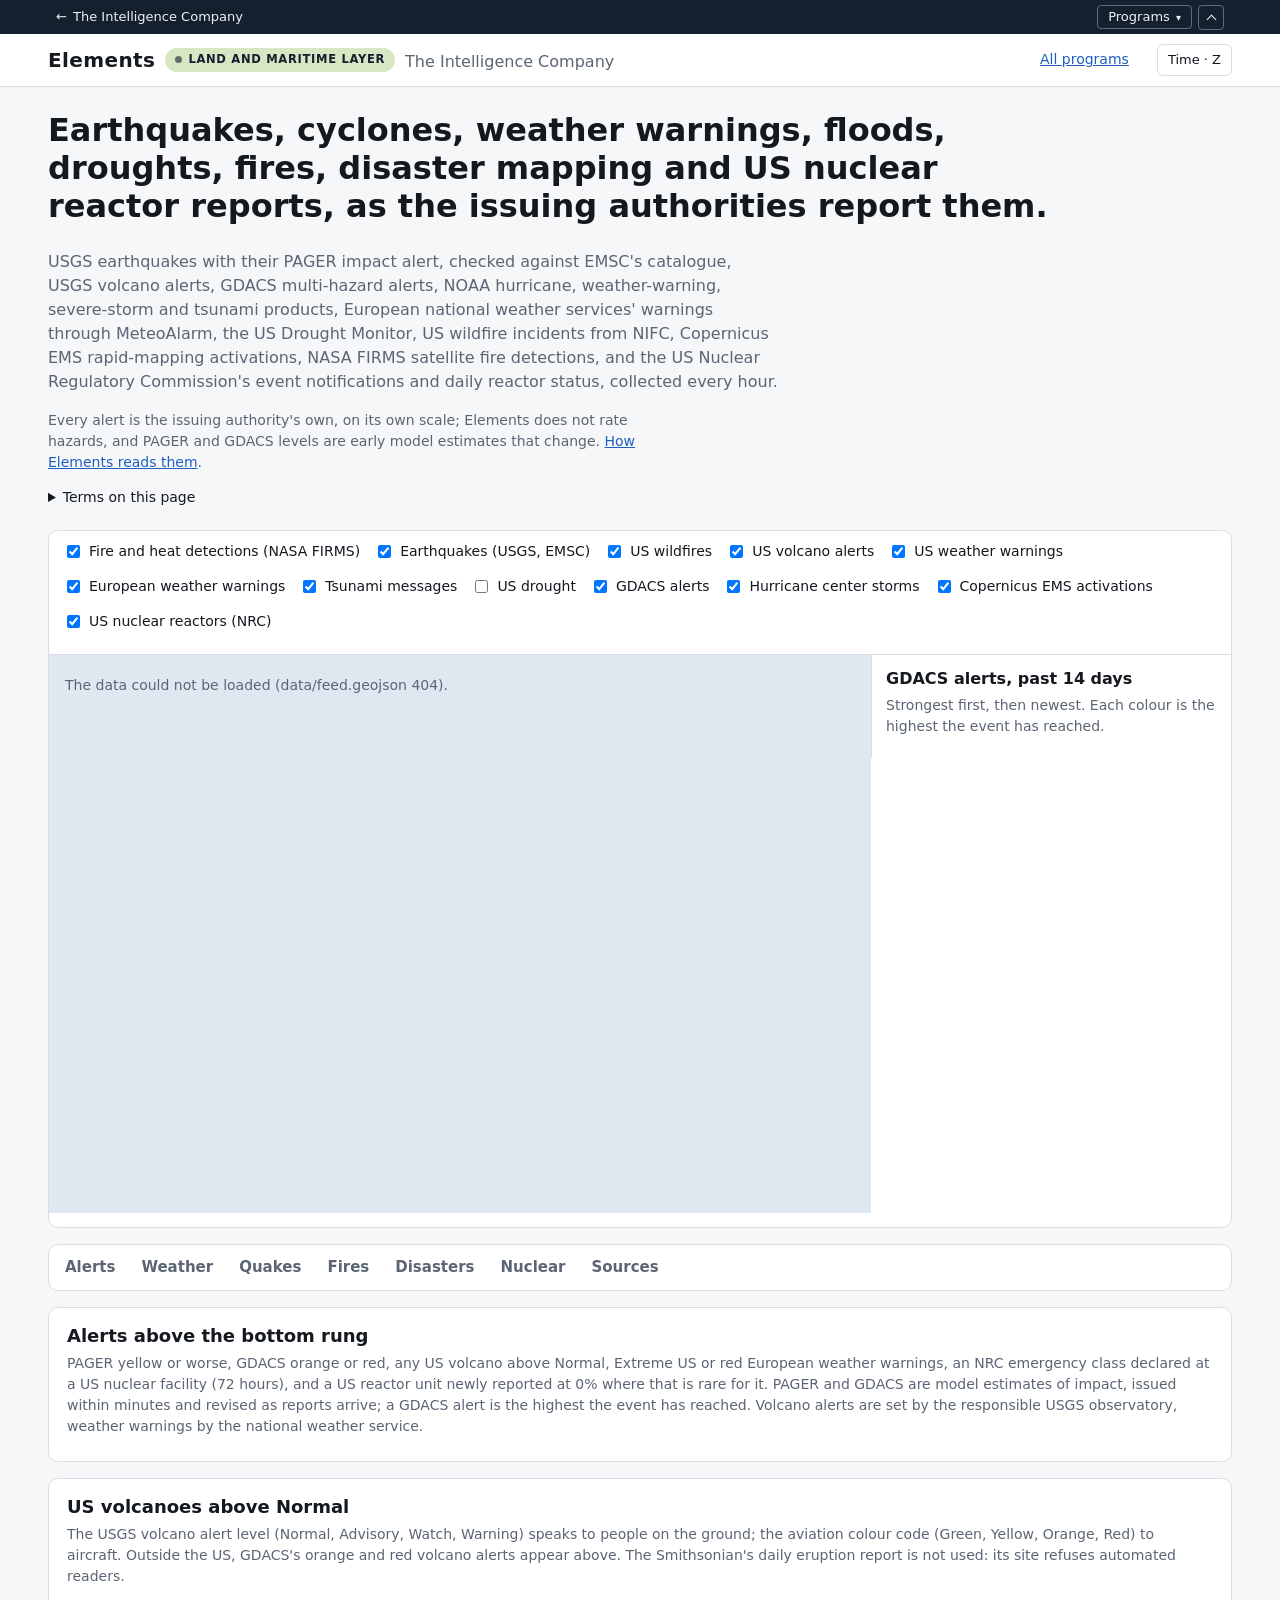
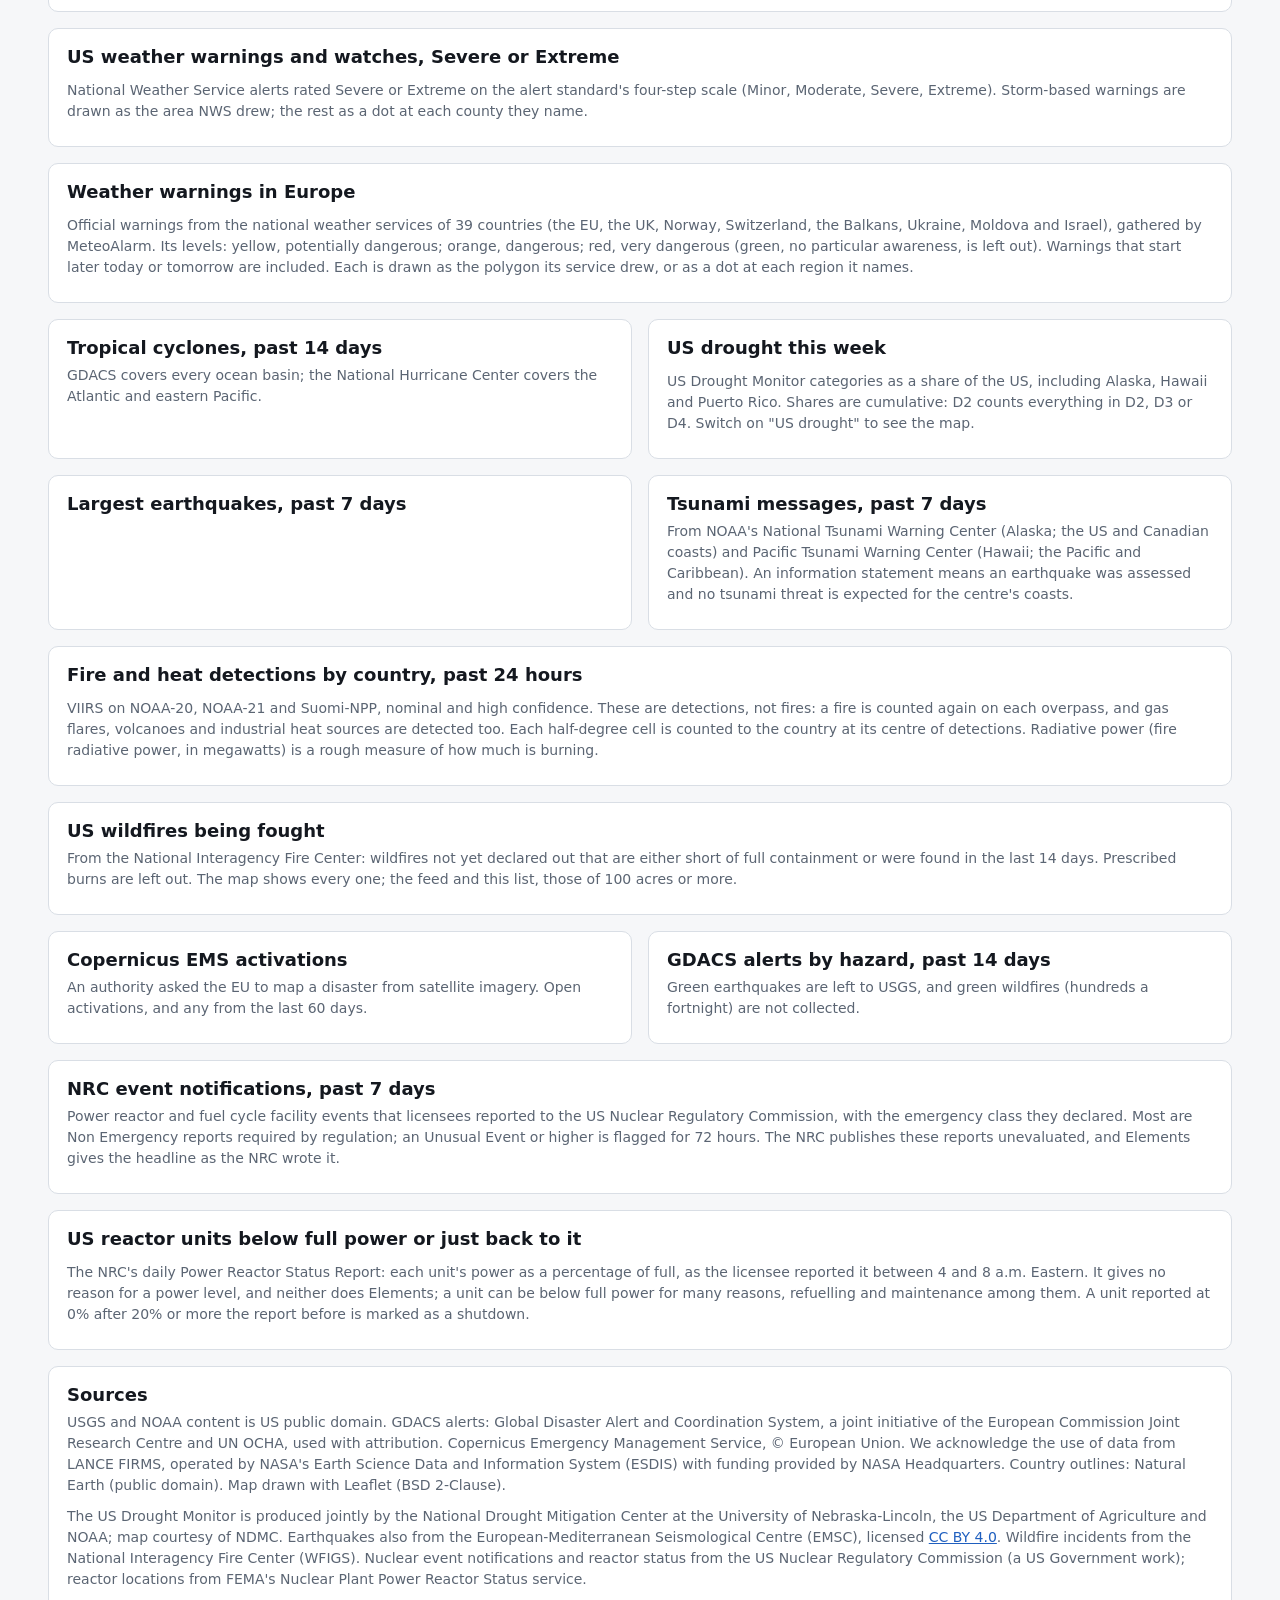
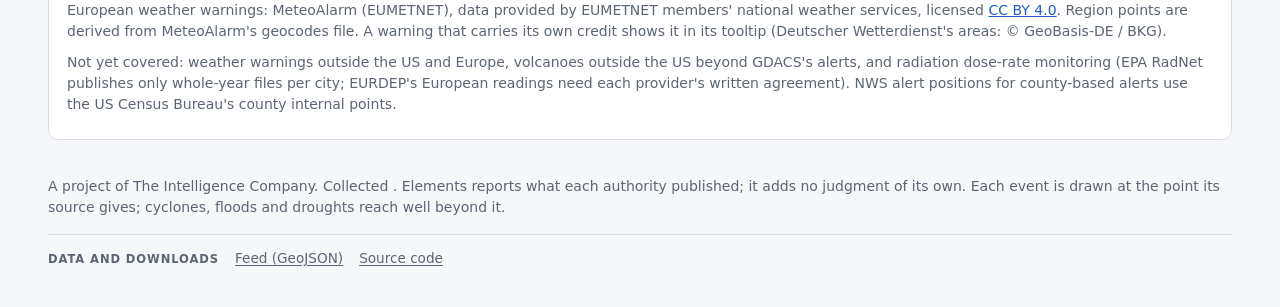
==== commit 16f8057a: "Name the reactor table for what it lists The table also keeps units that have just come back to full" ====
--- a/site_src/index.html
+++ b/site_src/index.html
@@ -232,7 +232,7 @@
         <div id="nrc-events"></div>
       </section>
       <section class="card" aria-labelledby="nrc-st-h">
-        <h2 id="nrc-st-h">US reactor units below full power</h2>
+        <h2 id="nrc-st-h">US reactor units below full power or just back to it</h2>
         <p class="muted small" id="nrc-st-sum"></p>
         <p class="muted small">The NRC's daily Power Reactor Status Report: each unit's power as a percentage of full, as
           the licensee reported it between 4 and 8 a.m. Eastern. It gives no reason for a power level, and neither does
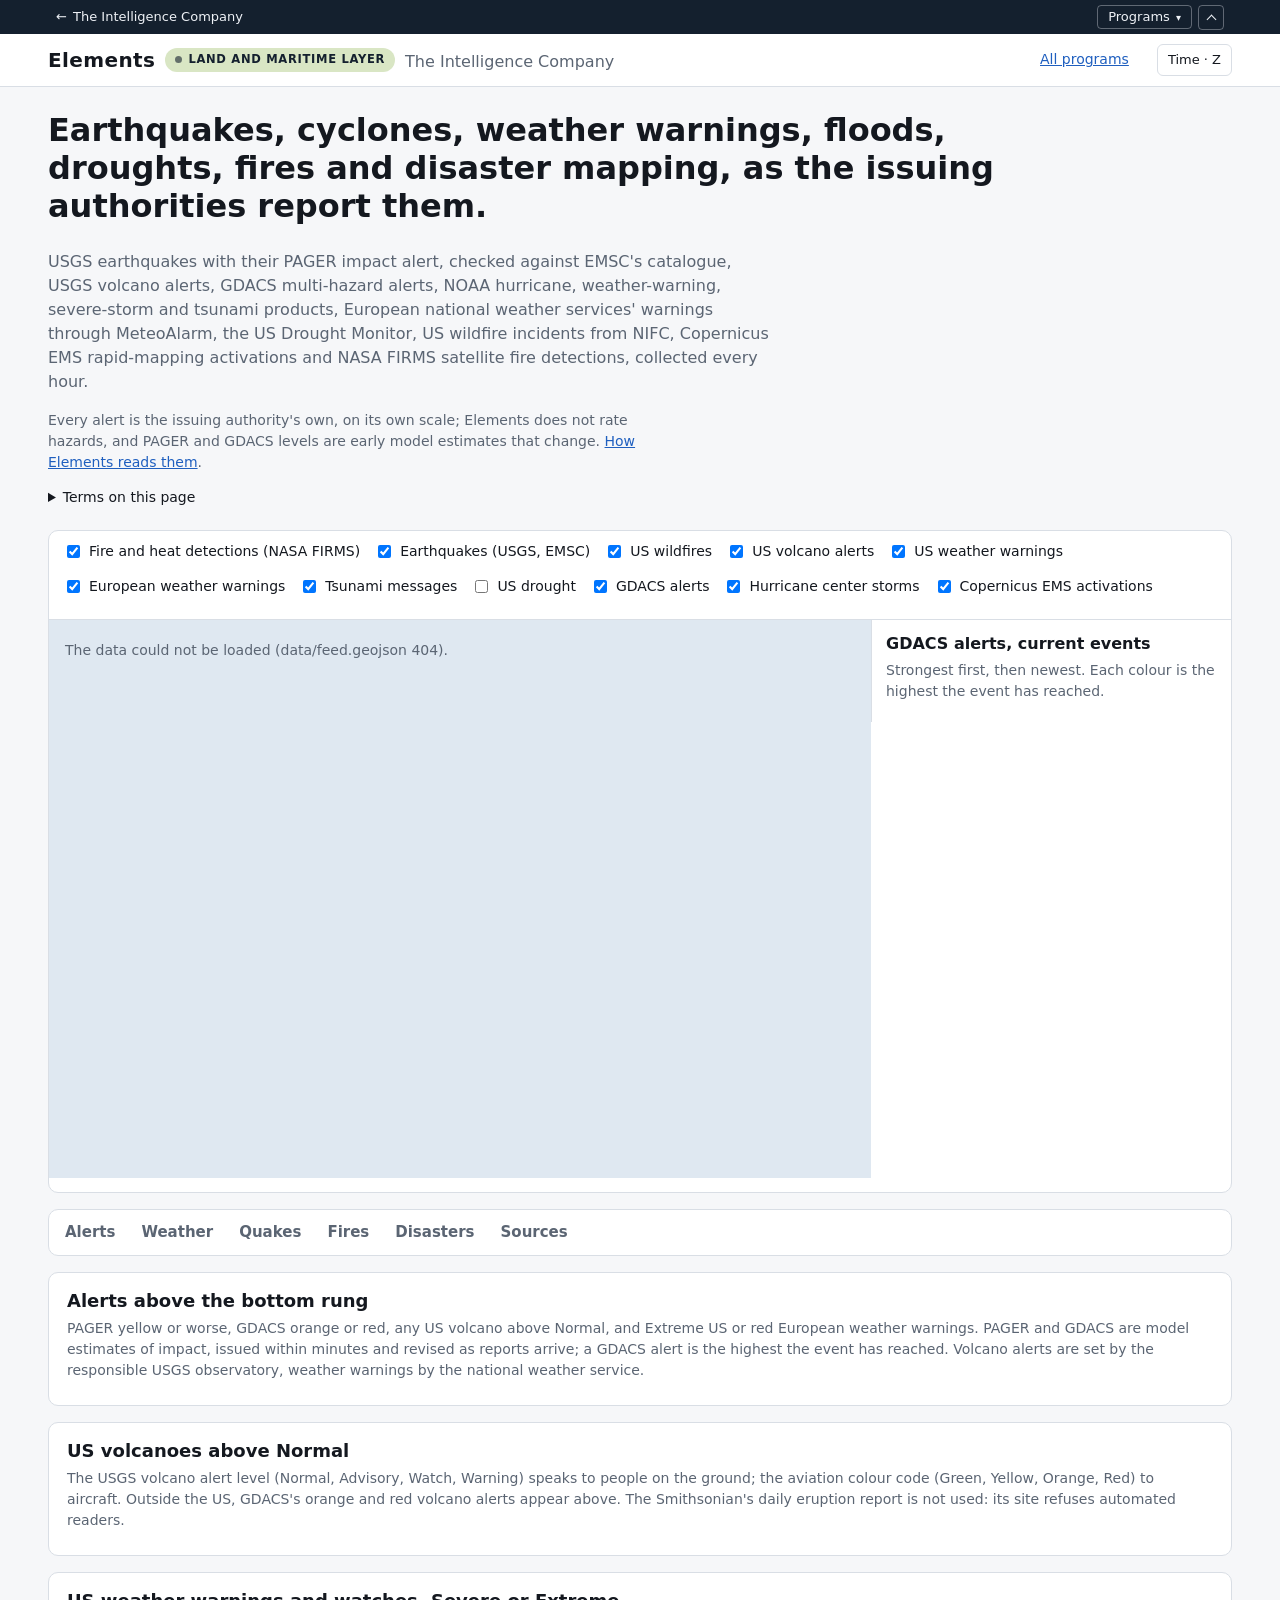
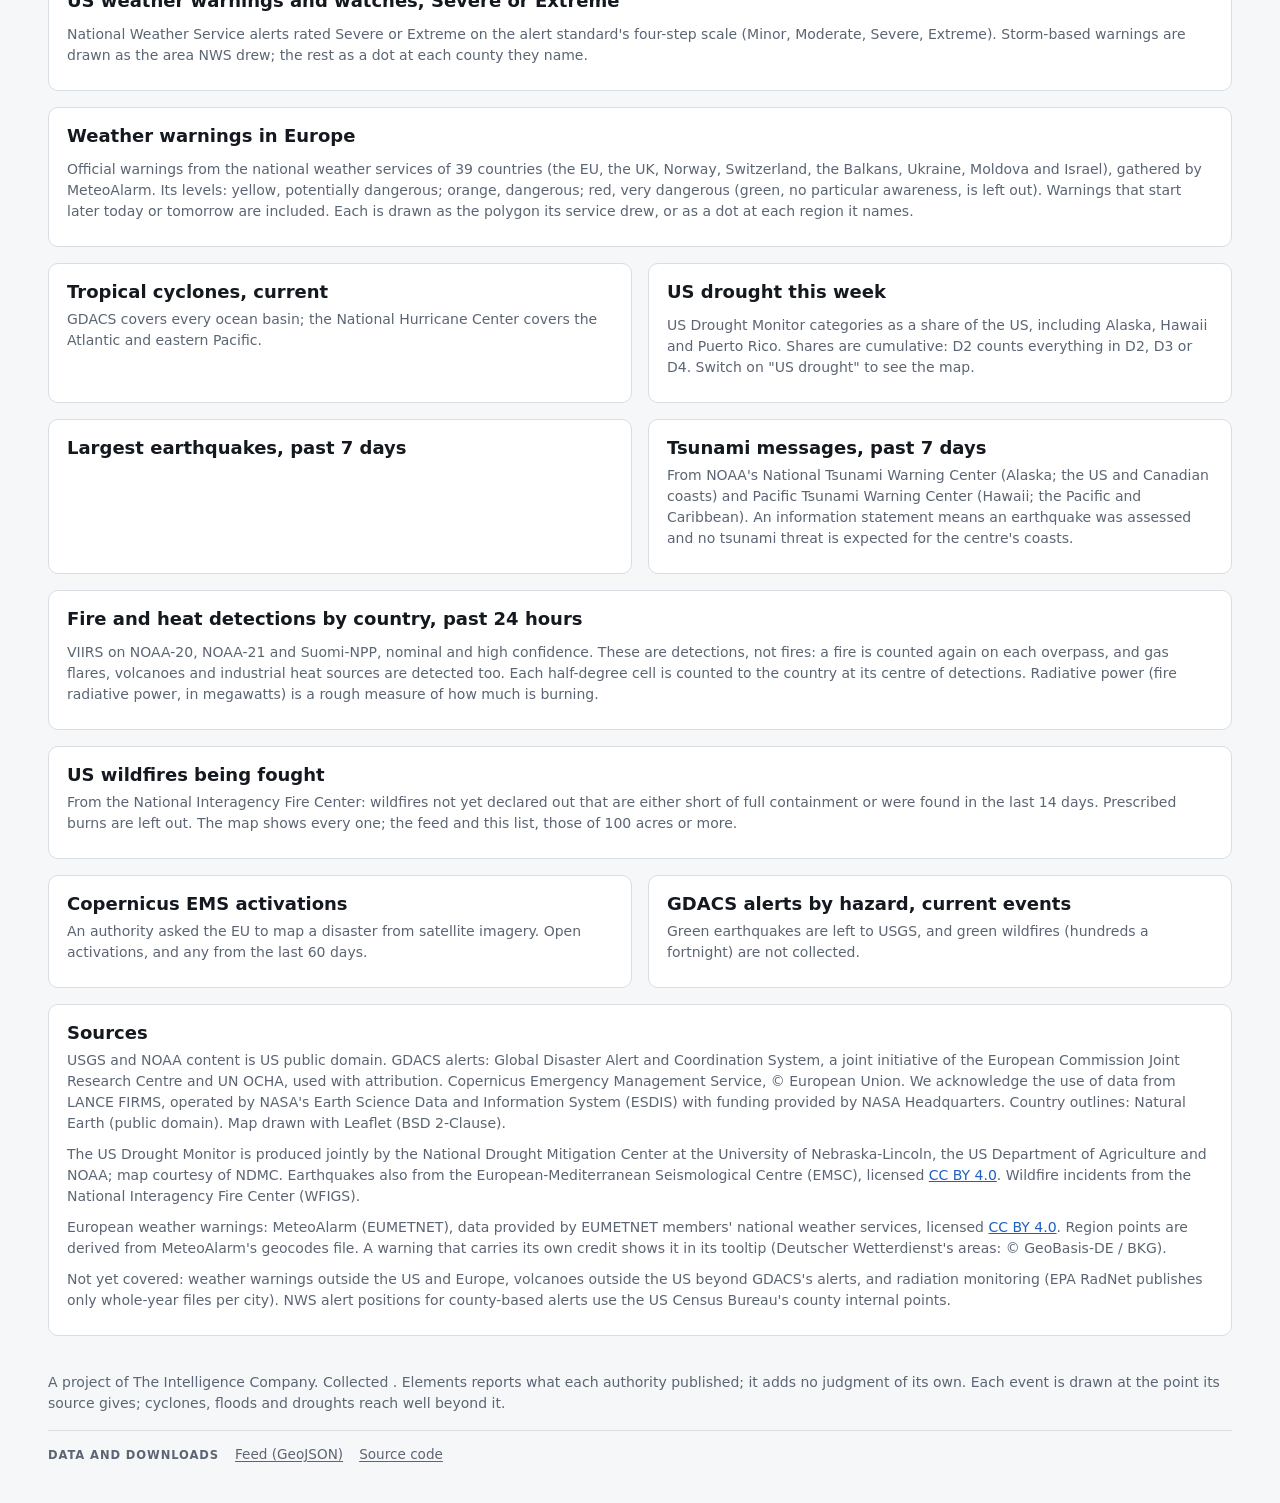
==== commit 233b3a11: "GDACS: an event GDACS has ended leaves the feed for the history log GDACS's 14-day event list includ" ====
--- a/site_src/index.html
+++ b/site_src/index.html
@@ -39,14 +39,13 @@
 <main id="main" class="wrap">
   <noscript><p class="noscript">This page needs JavaScript to draw its map and tables. The GeoJSON feed linked below and the source code work without it.</p></noscript>
   <section class="hero">
-    <h1>Earthquakes, cyclones, weather warnings, floods, droughts, fires, disaster mapping and US nuclear reactor reports, as the issuing authorities report them.</h1>
+    <h1>Earthquakes, cyclones, weather warnings, floods, droughts, fires and disaster mapping, as the issuing authorities report them.</h1>
     <p class="tic-reading" id="reading" aria-live="polite"></p>
     <div class="tiles tic-tiles" id="tiles" aria-live="polite"></div>
     <p class="lede">USGS earthquakes with their PAGER impact alert, checked against EMSC's catalogue, USGS volcano alerts,
       GDACS multi-hazard alerts, NOAA hurricane, weather-warning, severe-storm and tsunami products, European national
       weather services' warnings through MeteoAlarm, the US Drought Monitor, US wildfire incidents from NIFC, Copernicus
-      EMS rapid-mapping activations, NASA FIRMS satellite fire detections, and the US Nuclear Regulatory Commission's
-      event notifications and daily reactor status, collected every hour.</p>
+      EMS rapid-mapping activations and NASA FIRMS satellite fire detections, collected every hour.</p>
     <p class="small muted caveat">Every alert is the issuing authority's own, on its own scale; Elements does not rate
       hazards, and PAGER and GDACS levels are early model estimates that change. <a href="https://github.com/metacog-osint/elements/blob/main/doctrine/method.md">How Elements reads them</a>.</p>
     <details class="terms" id="terms">
@@ -72,13 +71,6 @@
         <dt>NIFC</dt><dd>The US National Interagency Fire Center, which publishes wildfire incidents.</dd>
         <dt>Copernicus EMS, EMSR</dt><dd>The EU's Copernicus Emergency Management Service; EMSR and a number is one
           rapid-mapping activation.</dd>
-        <dt>NRC</dt><dd>The US Nuclear Regulatory Commission. Its Operations Center publishes the licensees' event
-          notifications each business day, and each morning's reactor power, both unevaluated.</dd>
-        <dt>Emergency class</dt><dd>The NRC's scale for an emergency at a nuclear facility, lowest first: Unusual Event
-          (Notification of Unusual Event), Alert, Site Area Emergency, General Emergency. Most event reports are Non
-          Emergency.</dd>
-        <dt>Scram</dt><dd>A rapid shutdown of a reactor, automatic or manual. An event's unit table gives a scram code;
-          N means none.</dd>
       </dl>
     </details>
   </section>
@@ -97,14 +89,13 @@
         <label><input type="checkbox" data-layer="gdacs" checked> GDACS alerts</label>
         <label><input type="checkbox" data-layer="nhc" checked> Hurricane center storms</label>
         <label><input type="checkbox" data-layer="cems" checked> Copernicus EMS activations</label>
-        <label><input type="checkbox" data-layer="nrc" checked> US nuclear reactors (NRC)</label>
       </fieldset>
       <div class="legend" id="legend"></div>
     </div>
     <div class="map-row">
       <div id="map" role="region" aria-label="Map of natural-hazard alerts"></div>
       <aside class="gd-side" aria-labelledby="gd-list-h">
-        <h2 id="gd-list-h">GDACS alerts, past 14 days<span id="gd-count"></span></h2>
+        <h2 id="gd-list-h">GDACS alerts, current events<span id="gd-count"></span></h2>
         <p class="muted small">Strongest first, then newest. Each colour is the highest the event has reached.</p>
         <div id="gd-list"></div>
       </aside>
@@ -117,9 +108,8 @@
     <div id="sec-alerts" data-tab-label="Alerts">
       <section class="card" aria-labelledby="alerts-h">
         <h2 id="alerts-h">Alerts above the bottom rung</h2>
-        <p class="muted small">PAGER yellow or worse, GDACS orange or red, any US volcano above Normal, Extreme US or red
-          European weather warnings, an NRC emergency class declared at a US nuclear facility (72 hours), and a US reactor
-          unit newly reported at 0% where that is rare for it. PAGER and GDACS are model estimates of impact, issued within minutes and revised as
+        <p class="muted small">PAGER yellow or worse, GDACS orange or red, any US volcano above Normal, and Extreme US or red
+          European weather warnings. PAGER and GDACS are model estimates of impact, issued within minutes and revised as
           reports arrive; a GDACS alert is the highest the event has reached. Volcano alerts are set by the responsible USGS
           observatory, weather warnings by the national weather service.</p>
         <div id="alerts"></div>
@@ -157,7 +147,7 @@
       </section>
       <div class="two">
         <section class="card" aria-labelledby="tc-h">
-          <h2 id="tc-h">Tropical cyclones, past 14 days</h2>
+          <h2 id="tc-h">Tropical cyclones, current</h2>
           <p class="muted small">GDACS covers every ocean basin; the National Hurricane Center covers the Atlantic and eastern
             Pacific.</p>
           <div id="cyclones"></div>
@@ -215,31 +205,12 @@
           <div id="cems"></div>
         </section>
         <section class="card" aria-labelledby="gd-h">
-          <h2 id="gd-h">GDACS alerts by hazard, past 14 days</h2>
+          <h2 id="gd-h">GDACS alerts by hazard, current events</h2>
           <p class="muted small">Green earthquakes are left to USGS, and green wildfires (hundreds a fortnight) are not
             collected.</p>
           <div id="gdacs"></div>
         </section>
       </div>
-    </div>
-    <div id="sec-nuclear" data-tab-label="Nuclear">
-      <section class="card" aria-labelledby="nrc-ev-h">
-        <h2 id="nrc-ev-h">NRC event notifications, past 7 days</h2>
-        <p class="muted small">Power reactor and fuel cycle facility events that licensees reported to the US Nuclear
-          Regulatory Commission, with the emergency class they declared. Most are Non Emergency reports required by
-          regulation; an Unusual Event or higher is flagged for 72 hours. The NRC publishes these reports unevaluated, and
-          Elements gives the headline as the NRC wrote it.</p>
-        <div id="nrc-events"></div>
-      </section>
-      <section class="card" aria-labelledby="nrc-st-h">
-        <h2 id="nrc-st-h">US reactor units below full power or just back to it</h2>
-        <p class="muted small" id="nrc-st-sum"></p>
-        <p class="muted small">The NRC's daily Power Reactor Status Report: each unit's power as a percentage of full, as
-          the licensee reported it between 4 and 8 a.m. Eastern. It gives no reason for a power level, and neither does
-          Elements; a unit can be below full power for many reasons, refuelling and maintenance among them. A unit
-          reported at 0% after 20% or more the report before is marked as a shutdown.</p>
-        <div id="nrc-status"></div>
-      </section>
     </div>
     <div id="sec-sources" data-tab-label="Sources">
       <section class="card" aria-labelledby="health-h">
@@ -254,16 +225,13 @@
           University of Nebraska-Lincoln, the US Department of Agriculture and NOAA; map courtesy of NDMC. Earthquakes also
           from the European-Mediterranean Seismological Centre (EMSC), licensed
           <a href="https://creativecommons.org/licenses/by/4.0/" rel="noopener">CC BY 4.0</a>. Wildfire incidents from the
-          National Interagency Fire Center (WFIGS). Nuclear event notifications and reactor status from the US Nuclear
-          Regulatory Commission (a US Government work); reactor locations from FEMA's Nuclear Plant Power Reactor Status
-          service.</p>
+          National Interagency Fire Center (WFIGS).</p>
         <p class="small muted">European weather warnings: MeteoAlarm (EUMETNET), data provided by EUMETNET members' national
           weather services, licensed <a href="https://creativecommons.org/licenses/by/4.0/" rel="noopener">CC BY 4.0</a>.
           Region points are derived from MeteoAlarm's geocodes file. A warning that carries its own credit shows it in its
           tooltip (Deutscher Wetterdienst's areas: © GeoBasis-DE / BKG).</p>
         <p class="small muted">Not yet covered: weather warnings outside the US and Europe, volcanoes outside the US beyond
-          GDACS's alerts, and radiation dose-rate monitoring (EPA RadNet publishes only whole-year files per city; EURDEP's
-          European readings need each provider's written agreement).
+          GDACS's alerts, and radiation monitoring (EPA RadNet publishes only whole-year files per city).
           NWS alert positions for county-based alerts use the US Census Bureau's county internal points.</p>
       </section>
     </div>
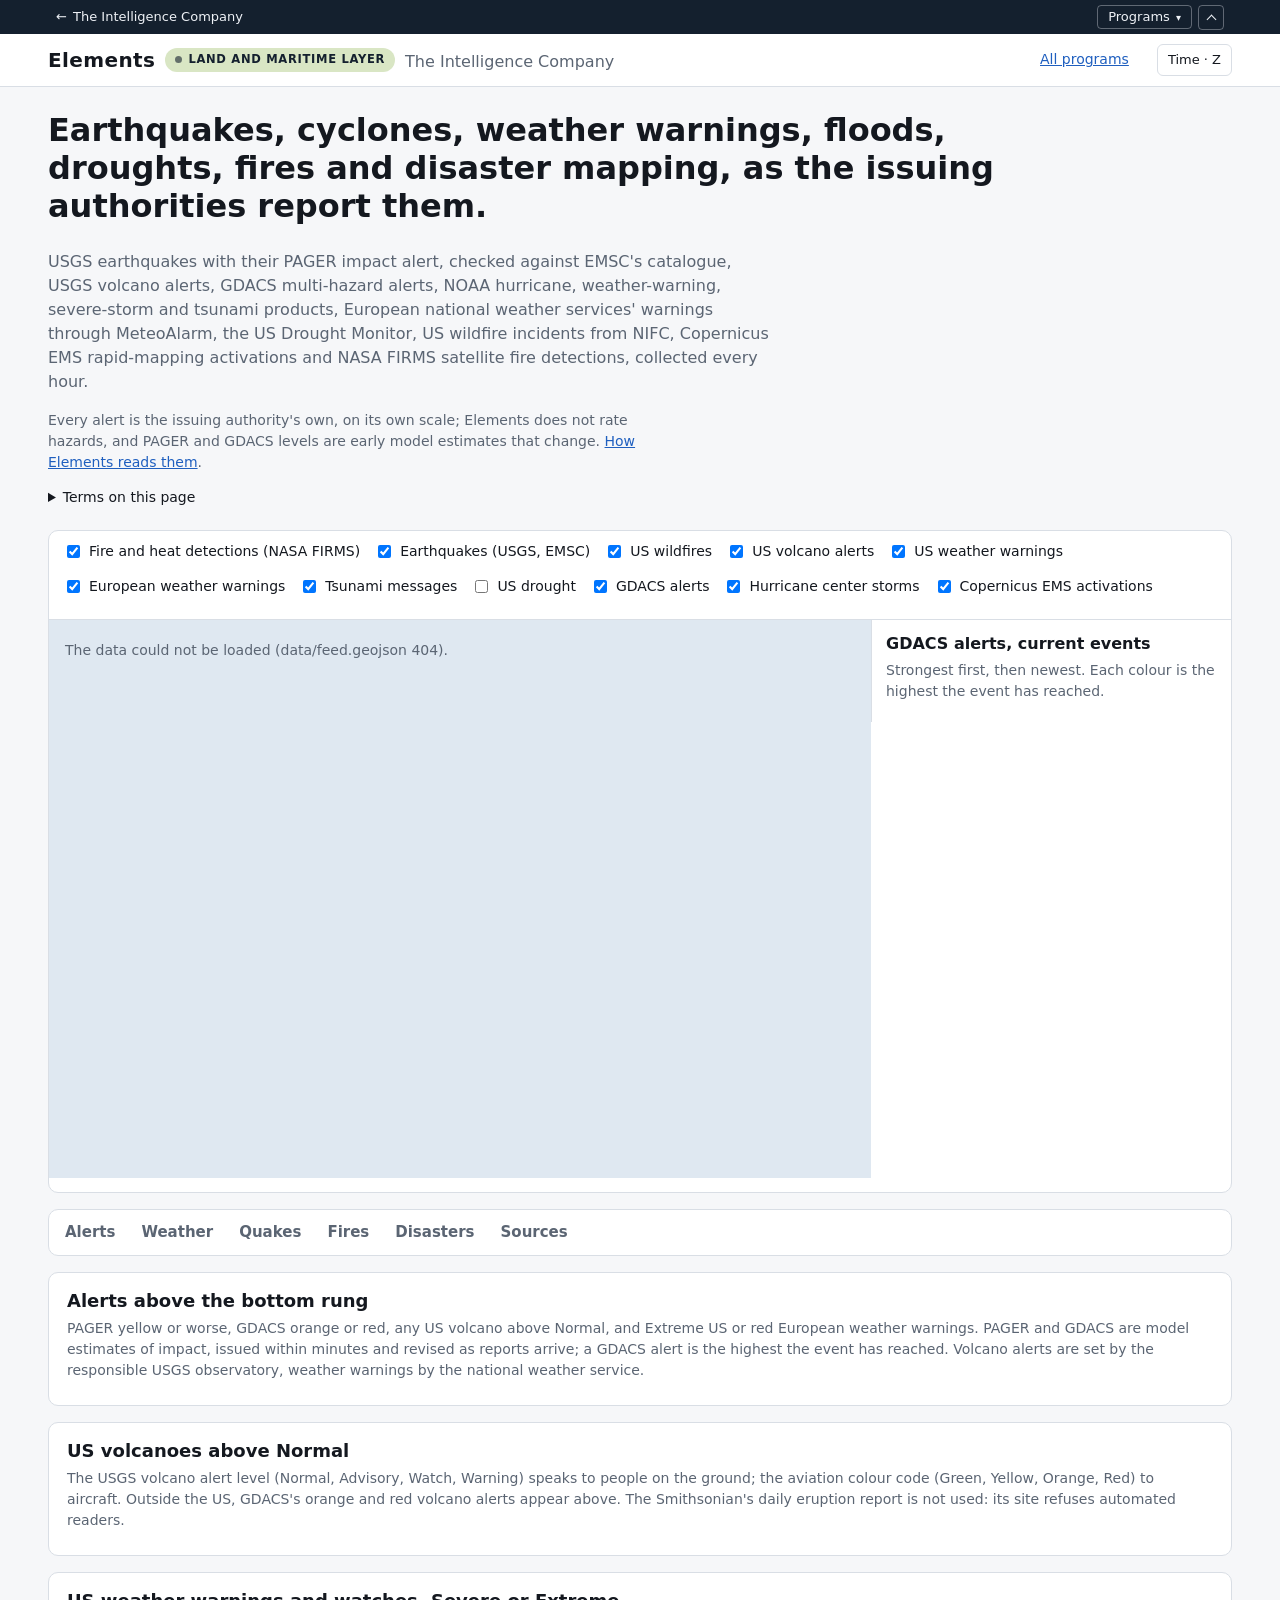
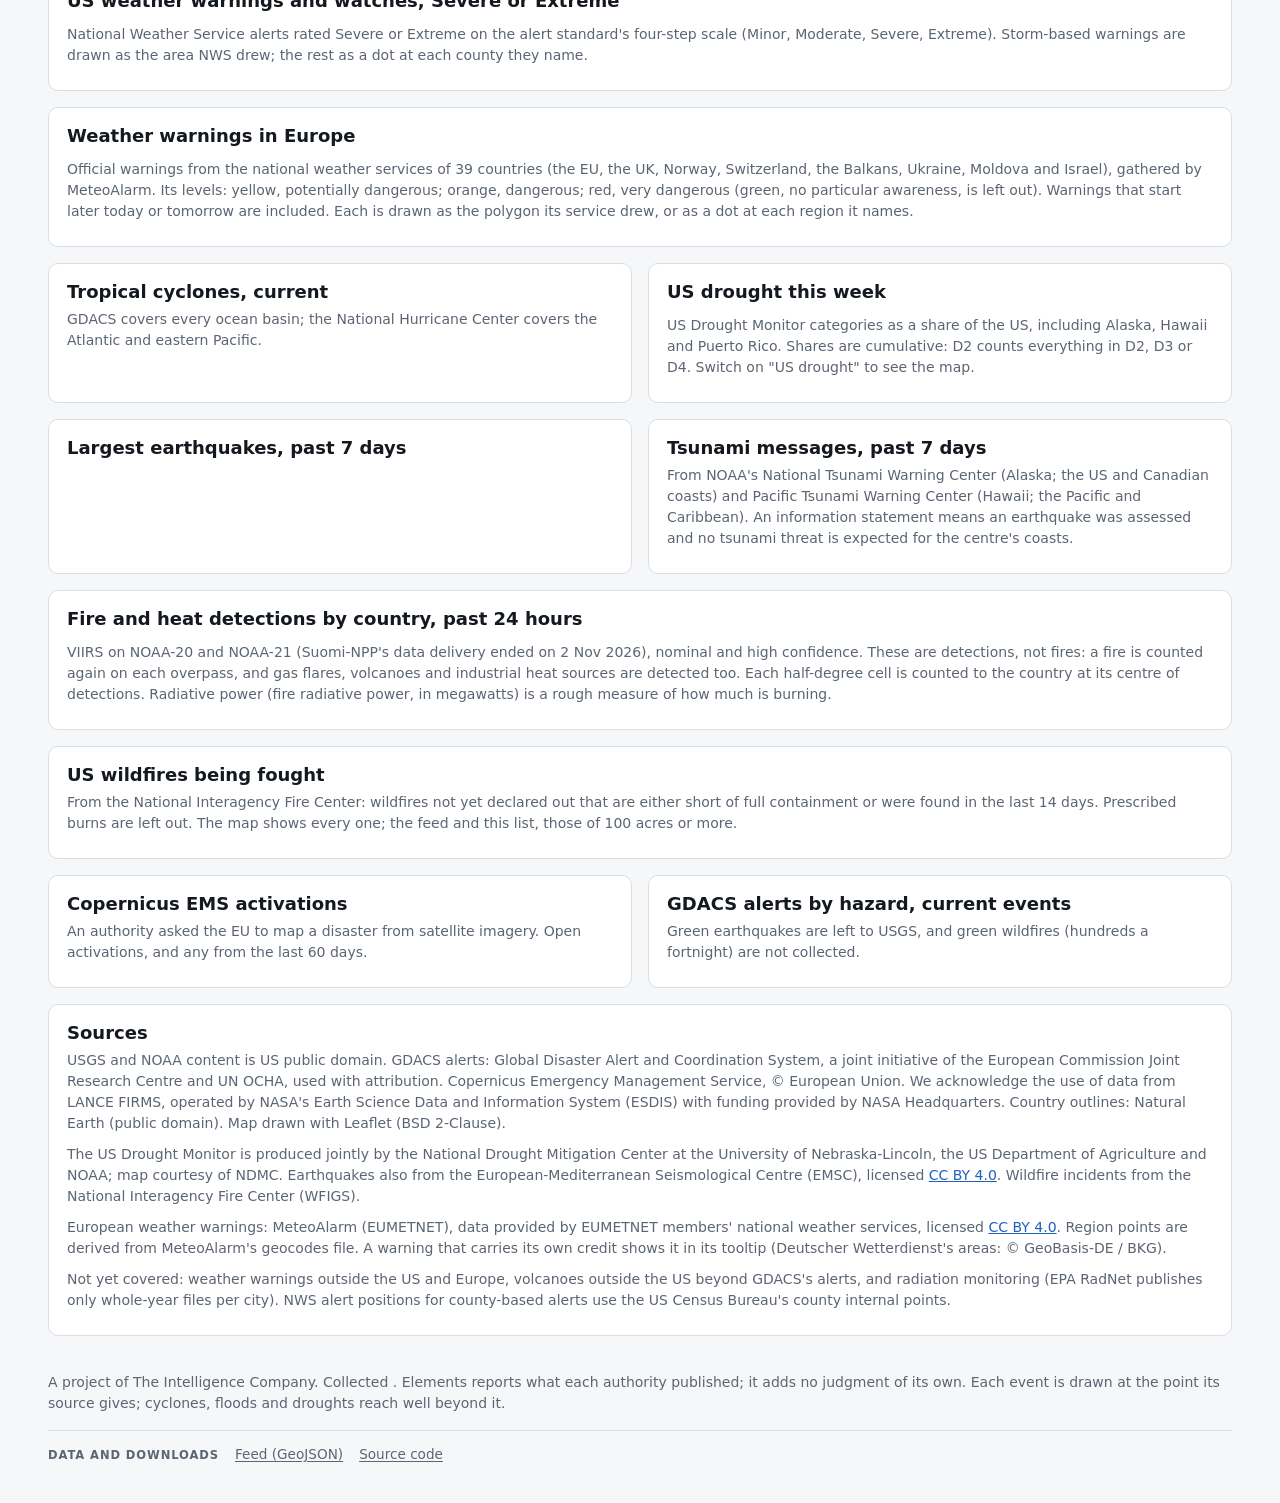
==== commit 30817bf4: "FIRMS: name a satellite that answers with no rows A header-only CSV is a good read with nothing in i" ====
--- a/site_src/index.html
+++ b/site_src/index.html
@@ -182,7 +182,7 @@
       <section class="card" aria-labelledby="fires-h">
         <h2 id="fires-h">Fire and heat detections by country, past 24 hours</h2>
         <p class="muted small" id="fires-sum"></p>
-        <p class="muted small">VIIRS on NOAA-20, NOAA-21 and Suomi-NPP, nominal and high confidence. These are detections,
+        <p class="muted small">VIIRS on NOAA-20 and NOAA-21 (Suomi-NPP's data delivery ended on 2 Nov 2026), nominal and high confidence. These are detections,
           not fires: a fire is counted again on each overpass, and gas flares, volcanoes and industrial heat sources are
           detected too. Each half-degree cell is counted to the country at its centre of detections. Radiative power (fire
           radiative power, in megawatts) is a rough measure of how much is burning.</p>
